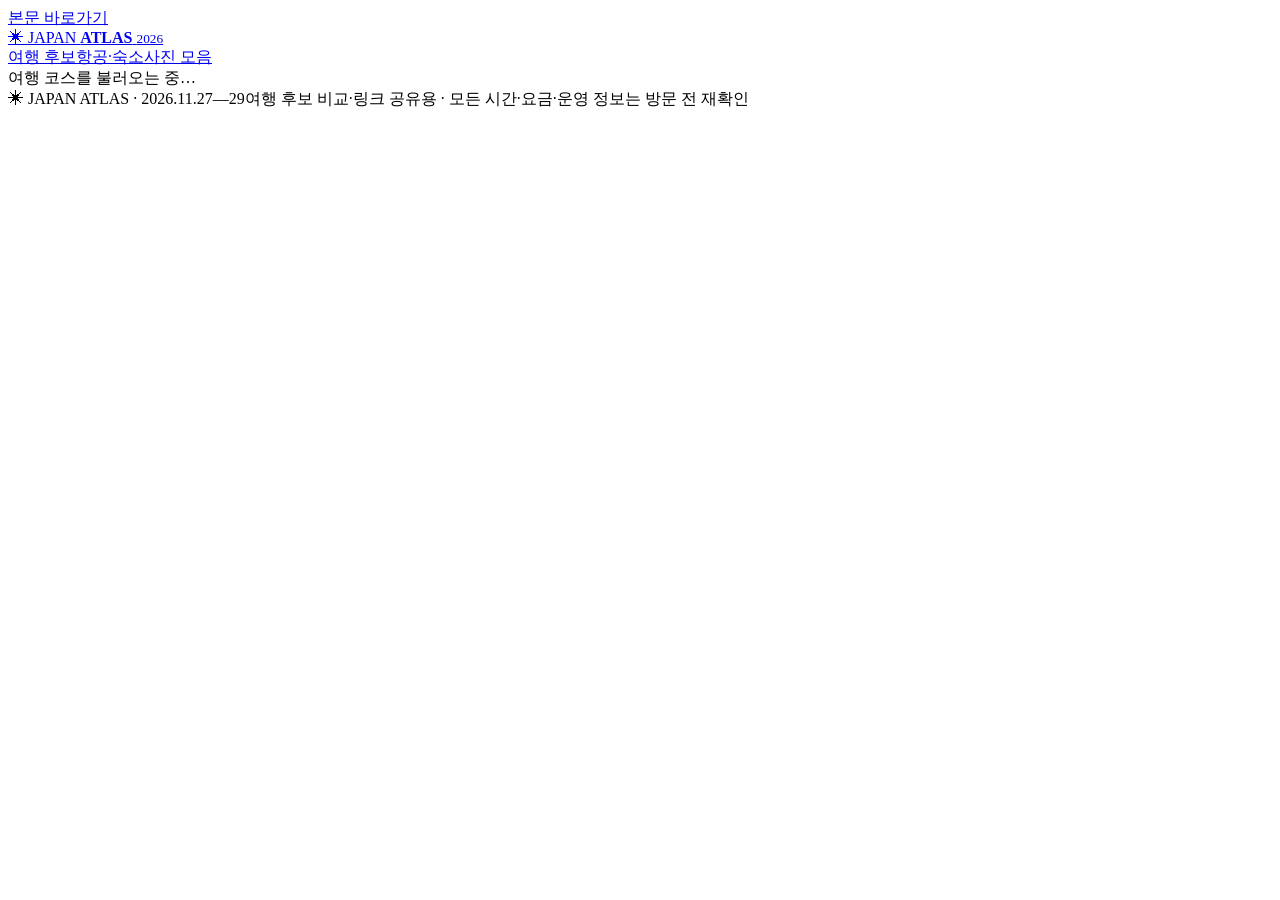
==== index.html @ d311058d "Add files via upload" ====
<!doctype html><html lang="ko"><head><meta charset="utf-8"><meta name="viewport" content="width=device-width,initial-scale=1"><meta name="color-scheme" content="light"><meta name="theme-color" content="#faf9f6"><meta name="robots" content="noindex,nofollow,noarchive,nosnippet"><title>JAPAN ATLAS · 일본 6개 도시 여행 플래너</title><link rel="stylesheet" href="./assets/site.css" defer><script src="./assets/app.js" defer></script></head><body>
<div class="site-bg"></div>
<a class="skip-link" href="#app">본문 바로가기</a>
<header class="topbar"><div class="topbar-inner"><a class="brand" href="./" aria-label="홈으로"><span class="brand-glyph">✳</span> JAPAN <strong>ATLAS</strong> <small>2026</small></a><nav class="navlinks" aria-label="주요 메뉴"><a href="./">여행 후보</a><a href="?page=booking">항공·숙소</a><a href="?page=photos">사진 모음</a></nav></div></header>
<main id="app"><div class="loading"><span class="spinner"></span>여행 코스를 불러오는 중…</div></main>
<footer><div class="shell footrow"><span>✳ JAPAN ATLAS · 2026.11.27—29</span><span>여행 후보 비교·링크 공유용 · 모든 시간·요금·운영 정보는 방문 전 재확인</span></div></footer>
<div class="outbound" id="outbound" hidden><div class="outbound-backdrop"></div><div class="outbound-card" role="dialog" aria-modal="true" aria-labelledby="outTitle"><div class="out-eyebrow">EXTERNAL LINK</div><h3 id="outTitle">외부 사이트로 이동합니다</h3><p>이동할 사이트를 확인해 주세요. 비밀번호, 카드 정보 또는 설치 프로그램을 요구하는 낯선 화면은 주의하세요.</p><div id="outDomain" class="domain"></div><div class="out-buttons"><button id="outCancel" class="btn light">취소</button><button id="outProceed" class="btn peach">공식 사이트 열기 ↗</button></div></div></div>
</body></html>
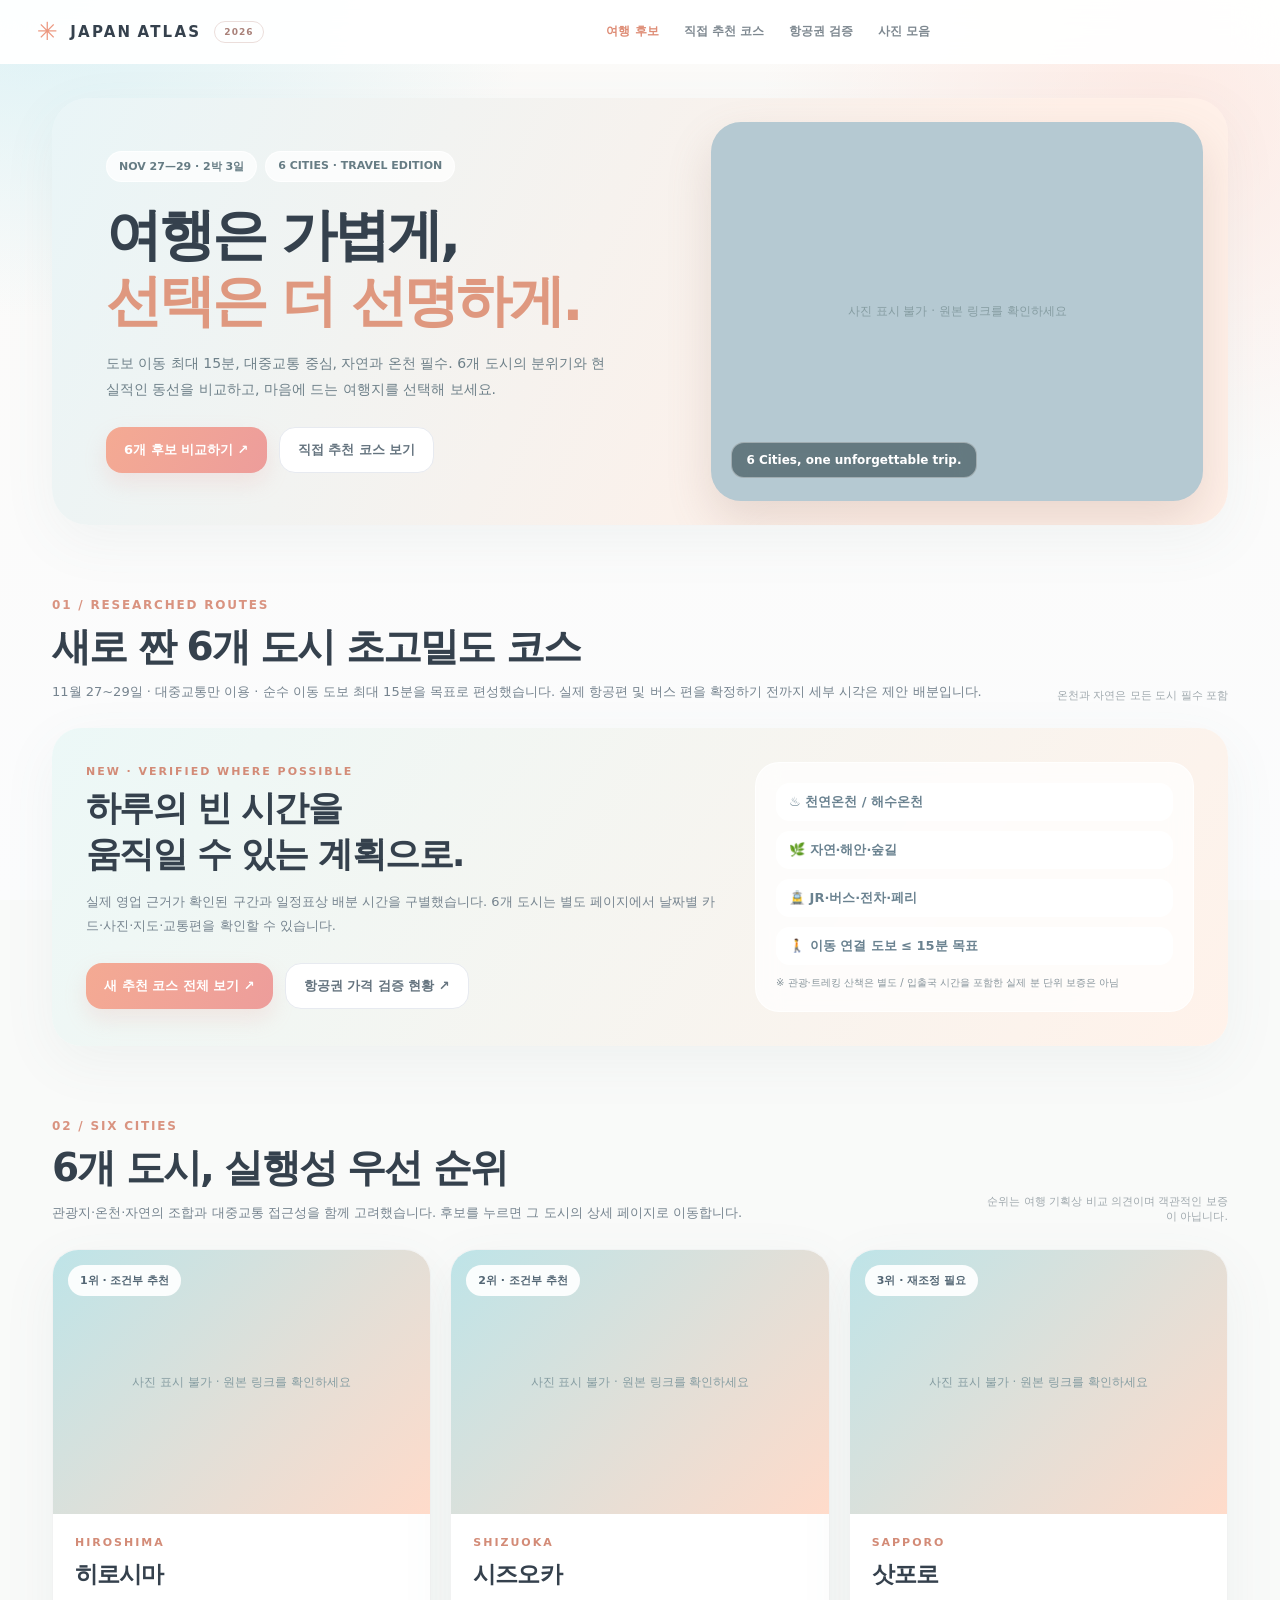
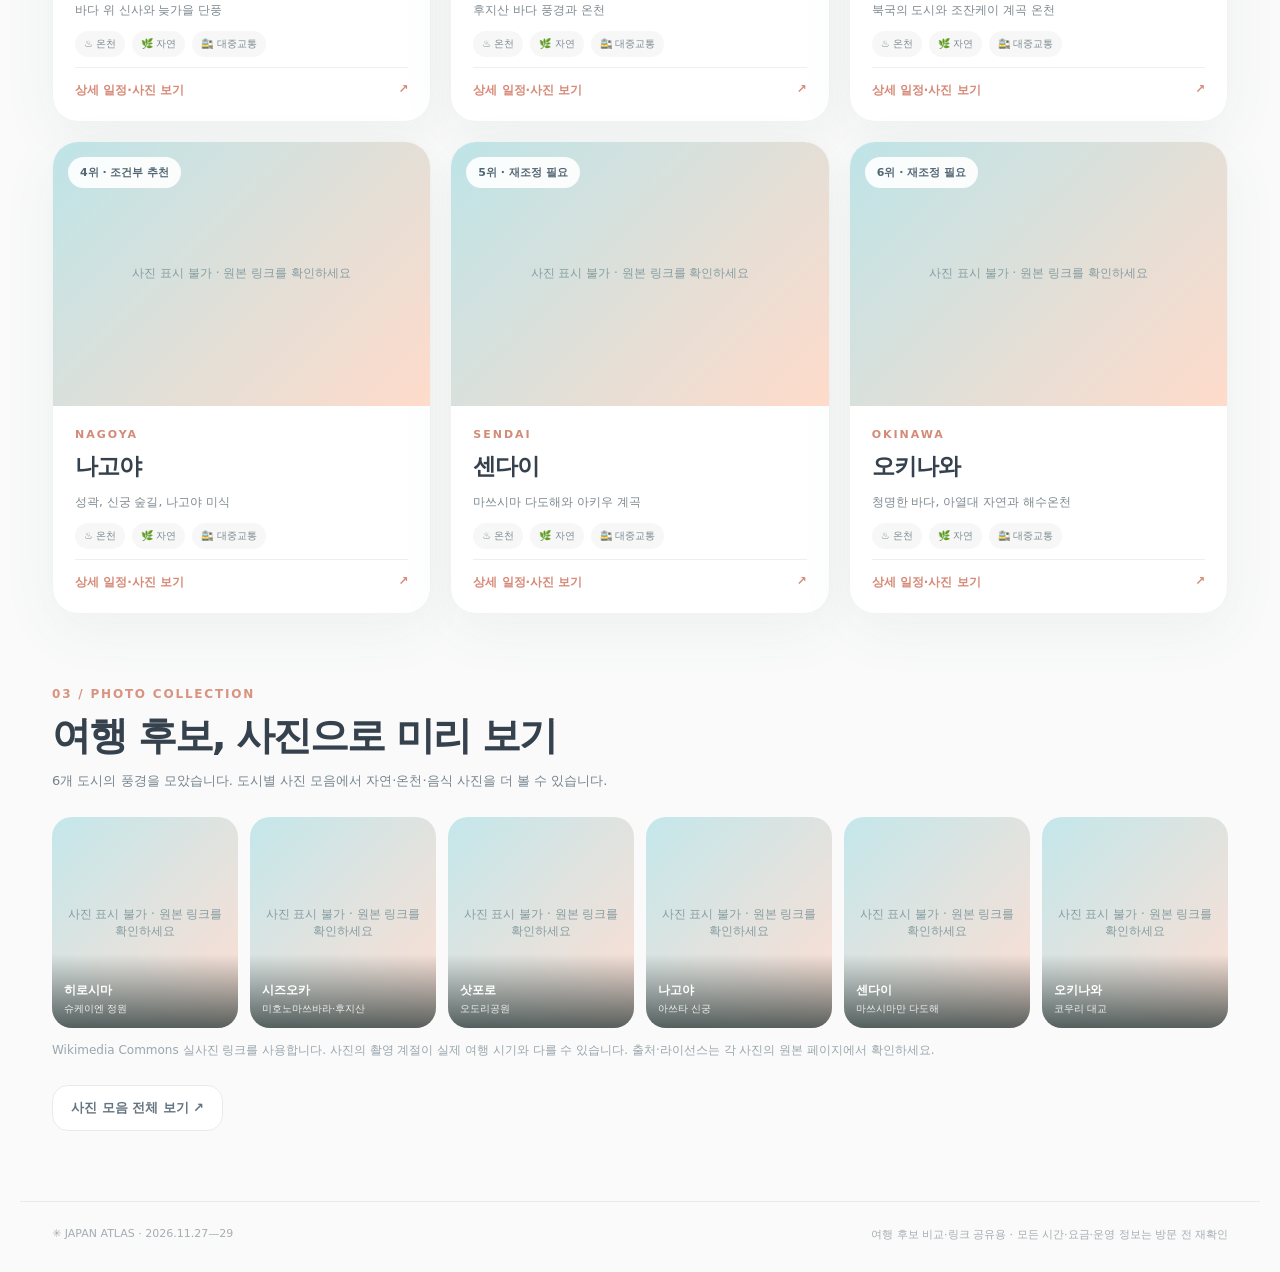
==== commit 04da50a8: "Add files via upload" ====
--- a/index.html
+++ b/index.html
@@ -1,7 +1,7 @@
 <!doctype html><html lang="ko"><head><meta charset="utf-8"><meta name="viewport" content="width=device-width,initial-scale=1"><meta name="color-scheme" content="light"><meta name="theme-color" content="#faf9f6"><meta name="robots" content="noindex,nofollow,noarchive,nosnippet"><title>JAPAN ATLAS · 일본 6개 도시 여행 플래너</title><link rel="stylesheet" href="./assets/site.css" defer><script src="./assets/app.js" defer></script></head><body>
 <div class="site-bg"></div>
 <a class="skip-link" href="#app">본문 바로가기</a>
-<header class="topbar"><div class="topbar-inner"><a class="brand" href="./" aria-label="홈으로"><span class="brand-glyph">✳</span> JAPAN <strong>ATLAS</strong> <small>2026</small></a><nav class="navlinks" aria-label="주요 메뉴"><a href="./">여행 후보</a><a href="?page=booking">항공·숙소</a><a href="?page=photos">사진 모음</a></nav></div></header>
+<header class="topbar"><div class="topbar-inner"><a class="brand" href="./" aria-label="홈으로"><span class="brand-glyph">✳</span> JAPAN <strong>ATLAS</strong> <small>2026</small></a><nav class="navlinks" aria-label="주요 메뉴"><a href="./">여행 후보</a><a href="?page=routes">직접 추천 코스</a><a href="?page=flights">항공권 검증</a><a href="?page=photos">사진 모음</a></nav></div></header>
 <main id="app"><div class="loading"><span class="spinner"></span>여행 코스를 불러오는 중…</div></main>
 <footer><div class="shell footrow"><span>✳ JAPAN ATLAS · 2026.11.27—29</span><span>여행 후보 비교·링크 공유용 · 모든 시간·요금·운영 정보는 방문 전 재확인</span></div></footer>
 <div class="outbound" id="outbound" hidden><div class="outbound-backdrop"></div><div class="outbound-card" role="dialog" aria-modal="true" aria-labelledby="outTitle"><div class="out-eyebrow">EXTERNAL LINK</div><h3 id="outTitle">외부 사이트로 이동합니다</h3><p>이동할 사이트를 확인해 주세요. 비밀번호, 카드 정보 또는 설치 프로그램을 요구하는 낯선 화면은 주의하세요.</p><div id="outDomain" class="domain"></div><div class="out-buttons"><button id="outCancel" class="btn light">취소</button><button id="outProceed" class="btn peach">공식 사이트 열기 ↗</button></div></div></div>
--- a/assets/site.css
+++ b/assets/site.css
@@ -0,0 +1,66 @@
+:root{--ink:#35414d;--muted:#76848f;--quiet:#9aa6ad;--coral:#ec977f;--peach:#ffe4d7;--sky:#b9e1f5;--mint:#d5f0e8;--line:#e9edf0;--paper:#fff;--bg:#f9faf9;--shadow:0 16px 55px #58717d11;--radius:24px;font-family:ui-sans-serif,system-ui,-apple-system,'Apple SD Gothic Neo','Malgun Gothic',sans-serif;color:var(--ink)}*{box-sizing:border-box}html{scroll-behavior:smooth}body{margin:0;min-width:320px;background:var(--bg)}button,input,select{font:inherit}a{color:inherit;text-decoration:none}button{cursor:pointer}button:focus-visible,a:focus-visible,input:focus-visible,select:focus-visible{outline:3px solid #8ac7e5;outline-offset:3px}.site-bg{position:fixed;inset:0;pointer-events:none;z-index:-1;background:radial-gradient(ellipse 44% 40% at 3% 0%,#b9e8f277,transparent 88%),radial-gradient(ellipse 36% 45% at 91% 13%,#ffded590,transparent 88%),linear-gradient(#fbfaf8,#fbfcfd)}.shell{max-width:1240px;padding:0 32px;margin:0 auto}.topbar{position:sticky;top:0;z-index:20;background:#fffffff0;backdrop-filter:blur(20px);border-bottom:1px solid #ffffffd7}.topbar-inner{max-width:1270px;margin:auto;padding:13px 32px;display:flex;gap:30px;align-items:center}.brand{font-size:15px;font-weight:780;letter-spacing:.15em;white-space:nowrap;display:flex;align-items:center;gap:5px}.brand-glyph{display:grid;place-items:center;font-size:25px;color:var(--coral);margin-right:5px}.brand strong{font-weight:900}.brand small{margin-left:8px;font-size:9px;letter-spacing:.12em;border:1px solid #ebdedb;padding:5px 9px;border-radius:30px;color:#a98179}.navlinks{display:flex;margin:auto;align-items:center;gap:25px}.navlinks a{font-size:12px;color:#7e8890;font-weight:700;padding:10px 0}.navlinks a.active,.navlinks a:hover{color:#de8c75}.hero{margin-top:34px;position:relative;display:grid;grid-template-columns:1.1fr .9fr;gap:28px;min-height:370px;overflow:hidden;border-radius:36px;background:linear-gradient(115deg,#e9f5f7,#fff0e8 74%);box-shadow:var(--shadow)}.hero-text{padding:53px 0 52px 54px;position:relative;z-index:1}.eyebrow,.kicker{font-size:11px;letter-spacing:.18em;font-weight:850;color:#d38b77}.hero h1{font-size:clamp(34px,4.4vw,56px);letter-spacing:-.055em;line-height:1.17;margin:20px 0 18px;font-weight:850}.hero h1 span{color:#df987f}.hero p{font-size:14px;max-width:510px;line-height:1.85;color:#6e8089}.hero-actions{display:flex;flex-wrap:wrap;gap:12px;margin-top:24px}.hero-media{position:relative;min-height:340px}.hero-media .photo-frame{position:absolute;inset:24px 25px 24px 0;border-radius:30px;overflow:hidden;box-shadow:0 20px 45px #8d6e6732;background:#b5c9d2}.hero-media img{height:100%;width:100%;object-fit:cover}.hero-media .caption-chip{position:absolute;left:20px;bottom:23px;padding:10px 14px;color:#fff;font-weight:800;font-size:12px;background:#263c408f;border:1px solid #ffffff63;border-radius:13px;backdrop-filter:blur(10px)}.chip-row{display:flex;gap:8px;flex-wrap:wrap}.chip{font-size:11px;font-weight:800;padding:7px 12px;background:#ffffffb8;color:#667c84;border-radius:100px;border:1px solid #ffffffd6}.btn{display:inline-flex;align-items:center;justify-content:center;gap:8px;padding:13px 18px;border:0;border-radius:16px;font-size:13px;font-weight:850;white-space:nowrap}.btn.peach{background:linear-gradient(115deg,#f4aa93,#ed9d9b);color:#fff;box-shadow:0 10px 22px #e9a19a33}.btn.light{background:#fff;color:#65747f;border:1px solid #e7eaf0}.btn.blue{background:#eaf6fb;color:#5c8eaa}.btn:hover{transform:translateY(-1px)}.main-section{padding-top:73px}.section-head{display:flex;justify-content:space-between;align-items:flex-end;gap:26px;margin-bottom:25px}.section-head .number{font-size:12px;font-weight:800;color:#d99380;letter-spacing:.15em}.section-head h2{font-size:clamp(27px,3.1vw,39px);letter-spacing:-.05em;line-height:1.25;margin:11px 0 8px}.section-head p{margin:0;color:var(--muted);font-size:13px;line-height:1.8}.section-aside{font-size:11px;color:#a0a9ae;text-align:right;max-width:250px}.booking-layout{display:grid;grid-template-columns:1.5fr .8fr;gap:20px}.glass-card,.panel{background:#ffffffd9;backdrop-filter:blur(18px);box-shadow:var(--shadow);border:1px solid #ffffff;border-radius:26px}.booking-form{padding:25px}.city-picks{display:grid;grid-template-columns:repeat(6,1fr);gap:7px;margin:0 0 19px}.city-picks button{border:1px solid #e8ebee;background:#fafbfc;border-radius:13px;padding:10px 6px;font-size:12px;font-weight:800;color:#74828d}.city-picks button.selected{background:#fff0e8;border-color:#f2c7b6;color:#d38f7a}.formgrid{display:grid;grid-template-columns:repeat(6,1fr);gap:13px}.field{display:flex;flex-direction:column;gap:7px;min-width:0}.field label{font-size:11px;font-weight:800;color:#78858c}.field input,.field select{width:100%;height:46px;padding:0 12px;border:1px solid #e5e9eb;border-radius:13px;background:#fbfcfc;color:#44525c;outline:none;min-width:0}.field.wide{grid-column:span 3}.field.half{grid-column:span 2}.field.third{grid-column:span 1}.formbottom{display:flex;align-items:center;justify-content:space-between;gap:12px;margin:17px 0 0;flex-wrap:wrap}.formbottom label{font-size:12px;color:#667983;display:flex;align-items:center;gap:8px}.formbottom input{accent-color:#ed9d8e}.booking-side{padding:25px;background:linear-gradient(150deg,#e8f7fb,#fff6ef);display:flex;flex-direction:column;justify-content:space-between}.booking-side h3{margin:7px 0 12px;font-size:22px;letter-spacing:-.035em}.booking-side p{font-size:12px;line-height:1.8;color:#70838a;margin:0}.booking-side .route{font-size:23px;font-weight:850;letter-spacing:.015em;color:#4e8293;margin:18px 0 9px}.booking-btns{display:grid;gap:9px;margin-top:24px}.alert{padding:13px 15px;border-radius:15px;background:#fff7e9;color:#9e7959;font-size:12px;line-height:1.6}.card-grid{display:grid;grid-template-columns:repeat(3,minmax(0,1fr));gap:19px}.city-card{background:#fff;border:1px solid #f1f2f2;border-radius:26px;overflow:hidden;box-shadow:var(--shadow);transition:transform .2s ease,box-shadow .2s ease;display:flex;flex-direction:column}.city-card:hover{transform:translateY(-4px);box-shadow:0 23px 55px #53667420}.city-card .image{aspect-ratio:1.43;background:linear-gradient(135deg,#bee4e8,#ffdbca);position:relative;overflow:hidden}.city-card img{height:100%;width:100%;object-fit:cover}.city-card .rank{position:absolute;top:15px;left:15px;background:#ffffffeb;border-radius:100px;font-size:11px;font-weight:850;padding:8px 12px;color:#536674}.city-card .body{padding:22px;display:flex;flex-direction:column;gap:10px;flex:1}.city-card h3{font-size:23px;letter-spacing:-.04em;margin:0}.city-card p{margin:0;color:#7e8990;font-size:12px;line-height:1.75}.city-card .meta{display:flex;flex-wrap:wrap;gap:7px}.city-card .meta span{font-size:10px;background:#f6f7f6;border-radius:20px;padding:6px 9px;color:#7c8a90}.city-card .more{margin-top:auto;border-top:1px solid #edf0f0;padding-top:14px;color:#d78977;font-size:12px;font-weight:800;display:flex;justify-content:space-between}.gallery-grid{display:grid;grid-template-columns:repeat(6,minmax(0,1fr));gap:12px}.photo-tile{position:relative;min-width:0;overflow:hidden;border-radius:20px;background:linear-gradient(135deg,#c4e7eb,#ffded2);aspect-ratio:.88}.photo-tile img{height:100%;width:100%;object-fit:cover;transition:transform .25s}.photo-tile:hover img{transform:scale(1.04)}.photo-tile .overlay{position:absolute;inset:auto 0 0;background:linear-gradient(transparent,#1f3232bd);color:#fff;padding:28px 12px 12px}.photo-tile .overlay strong{font-size:12px;display:block}.photo-tile .overlay small{font-size:10px;display:block;opacity:.88;margin-top:3px}.small-line{font-size:12px;color:#9aa6ae;line-height:1.75}.page-top{display:flex;align-items:center;gap:12px;margin:28px 0 18px}.crumb{font-size:12px;color:#9aa6ae}.city-intro{display:grid;grid-template-columns:1fr 1.1fr;gap:27px;align-items:center;padding:31px;background:linear-gradient(120deg,#e8f6f7,#fff5ef);border-radius:30px}.city-intro h1{font-size:clamp(32px,4vw,50px);letter-spacing:-.055em;margin:11px 0}.city-intro p{font-size:13px;line-height:1.85;color:#758690}.city-intro .image{height:310px;border-radius:23px;overflow:hidden;background:#d7e9ed;position:relative}.city-intro .image img{width:100%;height:100%;object-fit:cover}.city-intro .image .caption-chip{position:absolute;bottom:15px;left:15px;color:#fff;padding:9px 13px;background:#364c4b97;backdrop-filter:blur(7px);border-radius:11px;font-size:11px}.city-featured{display:grid;grid-template-columns:repeat(5,1fr);gap:13px}.featured-photo{border-radius:20px;overflow:hidden;background:#f1f5f6;box-shadow:var(--shadow);min-width:0}.featured-photo img{aspect-ratio:1.16;width:100%;object-fit:cover;display:block}.featured-photo .t{padding:11px}.featured-photo strong{font-size:12px;display:block}.featured-photo span{font-size:10px;color:#9ba7aa;line-height:1.5}.detail-section{padding-top:57px}.day-tabs{display:flex;gap:9px;flex-wrap:wrap;margin-bottom:17px}.day-tabs button{border:1px solid #eaeced;background:#fff;color:#7b8990;border-radius:14px;padding:13px 18px;font-size:12px;font-weight:850}.day-tabs button.active{background:#e0f2f3;border-color:#9ad3d8;color:#477d85}.day-overview{padding:20px 23px;background:#ffffffd9;border:1px solid white;box-shadow:var(--shadow);border-radius:22px;margin-bottom:23px}.day-overview h3{margin:0 0 7px;font-size:21px}.day-overview p{margin:0;font-size:12px;color:#8d9ba0;line-height:1.6}.timeline{display:grid;gap:13px}.timeline-row{display:grid;grid-template-columns:140px 1fr 185px;gap:22px;align-items:center;padding:15px;background:#fff;border-radius:24px;box-shadow:var(--shadow);border:1px solid #f5f6f6}.time{padding:11px 10px;text-align:center;background:#f5f9fa;border-radius:16px;font-size:13px;color:#68838d;font-weight:850;letter-spacing:.02em}.time small{display:block;margin-top:6px;color:#9baab0;font-size:10px;font-weight:600}.it-body{min-width:0}.it-body h4{font-size:17px;letter-spacing:-.035em;margin:0 0 9px;line-height:1.4}.it-body .badge-line{display:flex;gap:7px;flex-wrap:wrap}.it-body .badge-line span{font-size:10px;color:#748b8d;border-radius:999px;background:#eaf7f3;padding:5px 9px}.it-body .badge-line span.warning{background:#fff3e9;color:#b98560}.it-body p{color:#8c999f;font-size:12px;line-height:1.6;margin:8px 0 0}.it-links{display:flex;flex-wrap:wrap;gap:7px;margin-top:12px}.it-links a{font-size:11px;color:#628d9f;padding:8px 11px;border-radius:12px;background:#edf8fc;font-weight:800}.it-links a:hover{background:#d8ecf5}.timeline-image{position:relative;border-radius:15px;overflow:hidden;height:142px;background:linear-gradient(130deg,#d8eef1,#ffe3d7)}.timeline-image img{width:100%;height:100%;object-fit:cover}.timeline-image .scope{position:absolute;bottom:0;left:0;right:0;padding:20px 8px 8px;background:linear-gradient(transparent,#223d44c9);color:white;font-size:10px;line-height:1.3}.noimage{height:100%;display:grid;place-items:center;text-align:center;font-size:12px;color:#869da2;padding:10px}.verification{display:grid;grid-template-columns:1fr 1fr;gap:18px}.verification .panel{padding:24px}.verification h3{font-size:18px;margin:0 0 13px}.verification ul{margin:0;padding-left:19px;font-size:12px;line-height:1.9;color:#75868e}.verification li{margin:5px 0}.gallery-tools{display:flex;flex-wrap:wrap;gap:9px;margin:8px 0 24px}.gallery-tools button{border:1px solid #e9ecee;background:#fff;color:#72838e;border-radius:13px;padding:11px 13px;font-size:12px;font-weight:750}.gallery-tools button.active{background:#ffece5;color:#c9836e;border-color:#f6d2c3}.full-gallery{display:grid;grid-template-columns:repeat(4,1fr);gap:16px}.gallery-card{border-radius:22px;overflow:hidden;background:#fff;box-shadow:var(--shadow)}.gallery-card .photo{aspect-ratio:1.33;overflow:hidden;background:linear-gradient(145deg,#b7dce4,#f9dbce)}.gallery-card .photo img{width:100%;height:100%;object-fit:cover}.gallery-card .bottom{padding:15px}.gallery-card .bottom h3{font-size:14px;margin:0 0 7px}.gallery-card .bottom p{font-size:11px;line-height:1.6;color:#8999a0;margin:0 0 9px}.gallery-card .bottom a{font-size:11px;color:#558899;font-weight:800}.note-box{padding:14px 17px;background:#fff4e9;color:#a77f61;border-radius:15px;font-size:12px;line-height:1.75}.error-panel{padding:50px;text-align:center;color:#7c8d97}.loading{min-height:340px;display:grid;place-items:center;color:#9aa8ac;font-size:13px}.spinner{display:block;width:23px;height:23px;border-radius:50%;border:3px solid #e7edef;border-top-color:#eba38d;animation:spin .8s linear infinite;margin:20px auto}@keyframes spin{to{transform:rotate(360deg)}}footer{padding:70px 0 30px;color:#a5aeb3;font-size:11px}.footrow{display:flex;justify-content:space-between;gap:12px;border-top:1px solid #e7ebed;padding-top:25px}.outbound[hidden]{display:none}.outbound{position:fixed;inset:0;z-index:200;display:grid;place-items:center}.outbound-backdrop{background:#2b3b438e;position:absolute;inset:0;backdrop-filter:blur(7px)}.outbound-card{position:relative;width:min(440px,calc(100vw - 35px));background:#fff;border-radius:24px;padding:29px;box-shadow:0 20px 70px #263b4b38}.outbound-card h3{font-size:22px;margin:8px 0}.outbound-card p{font-size:12px;color:#88959b;line-height:1.85}.out-eyebrow{font-size:11px;color:#d08b78;letter-spacing:.13em;font-weight:850}.outbound-card .domain{font-size:14px;font-weight:850;padding:14px;border-radius:13px;background:#f4f8f9;color:#567887}.out-buttons{display:flex;gap:9px;margin-top:19px}.out-buttons button{flex:1}
+@media(max-width:950px){.card-grid{grid-template-columns:repeat(2,minmax(0,1fr))}.booking-layout{grid-template-columns:1fr}.gallery-grid{grid-template-columns:repeat(3,1fr)}.hero{grid-template-columns:1fr .8fr}.city-featured{grid-template-columns:repeat(3,1fr)}.timeline-row{grid-template-columns:115px 1fr 140px;gap:15px}.timeline-image{height:130px}}
+@media(max-width:680px){.shell{padding:0 18px}.topbar-inner{padding:13px 17px;gap:12px;flex-wrap:wrap}.brand{font-size:12px}.brand small{display:none}.navlinks{order:3;width:100%;justify-content:center;gap:30px}.hero{grid-template-columns:1fr;border-radius:24px}.hero-text{padding:32px 27px 7px}.hero h1{font-size:38px}.hero-media{min-height:220px}.hero-media .photo-frame{inset:6px 16px 16px;border-radius:22px}.main-section{padding-top:53px}.section-head{align-items:flex-start}.section-aside{display:none}.city-picks{grid-template-columns:repeat(3,1fr)}.formgrid{grid-template-columns:repeat(2,1fr)}.field.wide,.field.half,.field.third{grid-column:span 1}.booking-form,.booking-side{padding:19px}.card-grid{grid-template-columns:1fr}.gallery-grid{grid-template-columns:repeat(2,1fr)}.city-intro{grid-template-columns:1fr;padding:22px}.city-intro .image{height:215px}.city-featured{display:flex;overflow-x:auto;scroll-snap-type:x mandatory;gap:12px;padding-bottom:8px}.featured-photo{flex:0 0 180px;scroll-snap-align:start}.timeline-row{grid-template-columns:1fr 110px;gap:11px;padding:11px}.timeline-row .time{grid-column:1/-1;text-align:left;padding:8px 13px;display:flex;gap:10px;align-items:center}.timeline-row .time small{display:inline;margin:0}.timeline-image{height:125px}.it-body h4{font-size:14px}.it-body p{font-size:11px}.verification{grid-template-columns:1fr}.full-gallery{grid-template-columns:repeat(2,1fr)}.footrow{flex-direction:column}.section-head h2{font-size:29px}.booking-side .route{font-size:20px}}
+@media(max-width:380px){.full-gallery{grid-template-columns:1fr}.timeline-row{grid-template-columns:1fr}.timeline-image{height:170px}.gallery-grid{grid-template-columns:repeat(2,1fr)}}
+
+.skip-link{position:absolute;top:-100px;left:16px;z-index:1000;background:#fff;color:#35414d;padding:12px 18px;border-radius:16px}.skip-link:focus{top:12px}
+
+/* Photo relevance refresh: missing photos are intentional, not duplicated. */
+.timeline-image.no-photo{background:linear-gradient(135deg,#ebf6f8,#fff1e9);border:1px solid #e9eef1;}
+.timeline-image.no-photo .scope{background:linear-gradient(transparent,#4e7489e8);}
+.visual-empty{height:100%;display:flex;flex-direction:column;align-items:center;justify-content:center;gap:8px;color:#718b97;font-size:11px;font-weight:750;padding-bottom:22px;}
+.visual-empty .visual-icon{font-size:30px;filter:saturate(.8);}
+.timeline-image.has-photo img{transform:scale(1);transition:transform .3s ease;}
+.timeline-row:hover .timeline-image.has-photo img{transform:scale(1.035);}
+
+
+/* v5 — separated booking tasks & photo-led daily schedule */
+.booking-layout{grid-template-columns:minmax(0,1.45fr) minmax(280px,.62fr);align-items:start}
+.booking-tabbar{display:grid;grid-template-columns:1fr 1fr;gap:10px;margin:20px 0 20px}
+.booking-tabbar button{min-width:0;display:flex;align-items:center;gap:10px;flex-wrap:wrap;padding:16px 18px;border:1px solid #e8edef;border-radius:19px;background:#f6f9fa;color:#7c8d95;text-align:left;transition:background .2s,transform .2s}
+.booking-tabbar button.active{background:linear-gradient(125deg,#ffede6,#fff7f2);color:#b97662;border-color:#f3cabc;box-shadow:0 12px 30px #eaa78b15}
+.booking-tabbar button>span{font-size:25px;line-height:1}.booking-tabbar button strong{font-size:14px}.booking-tabbar button small{flex:0 0 100%;padding-left:32px;font-size:10px}
+.booking-common{padding:7px 0 18px;border-bottom:1px solid #e8edef;margin-bottom:20px}
+.booking-mode{display:block}.booking-mode[hidden]{display:none!important}
+.mode-heading{display:flex;gap:12px;align-items:center;margin-bottom:17px}.mode-heading h3{margin:0 0 3px;font-size:19px;color:#495b65}.mode-heading p{margin:0;font-size:11px;line-height:1.6;color:#899aa1}.mode-icon{display:grid;place-items:center;width:45px;height:45px;border-radius:16px;flex:none;background:#e7f4f8;color:#518698;font-size:24px}
+.booking-action{display:flex;justify-content:center;width:100%;text-align:center;margin-top:12px;min-height:47px;align-items:center}
+.secondary-action{margin-top:8px}
+.booking-safety{margin-top:18px;padding:15px;background:#ffffff9c;border-radius:16px}.booking-safety strong{color:#5e7d89;font-size:12px}.booking-safety p{margin:7px 0 0;font-size:11px;color:#82969d}
+.booking-summary-chip{display:inline-flex;background:#ffffffb8;border-radius:999px;padding:9px 13px;font-size:12px;color:#729199;font-weight:800;margin-top:12px}
+.accommodation-types{display:grid;grid-template-columns:repeat(3,minmax(0,1fr));gap:9px;margin-bottom:16px}
+.accommodation-type{min-width:0;padding:12px 10px;display:flex;flex-direction:column;gap:7px;border:1px solid #e4ecee;border-radius:17px;background:#f8fbfc;cursor:pointer;position:relative}
+.accommodation-type input{position:absolute;right:9px;top:9px;accent-color:#ec9d85}.accommodation-type strong{font-size:12px;color:#617984;padding-right:9px}.accommodation-type small{font-size:10px;color:#9aabb1;line-height:1.5}
+.accommodation-type.active{background:#fff1e9;border-color:#f2c8b7}.accommodation-type.active strong{color:#b77c69}
+.lodging-clarify{margin:15px 0;background:#edf7f9;color:#698995}
+/* Daily cards: text over generous landscape photo */
+.timeline{gap:22px;grid-template-columns:repeat(2,minmax(0,1fr));align-items:stretch}
+.timeline-row{display:flex;flex-direction:column;align-items:stretch;padding:0;overflow:hidden;border-radius:24px;min-width:0}
+.timeline-copy{padding:23px 23px 16px;display:flex;flex-direction:column;gap:14px;flex:1}
+.timeline-row .time{font-size:13px;display:flex;justify-content:space-between;gap:10px;align-items:center;text-align:left;padding:9px 13px}
+.timeline-row .time small{font-size:10px;display:inline;margin:0}
+.timeline-row .it-body h4{font-size:18px;margin:0 0 12px;line-height:1.45}
+.timeline-row .it-body p{font-size:12px;line-height:1.75}
+.timeline-row .it-body .it-links a{font-size:11px}
+.timeline-image{margin-top:auto;height:auto;min-height:270px;border-radius:0;overflow:hidden;display:flex;flex-direction:column;background:#f1f7f8}
+.timeline-photo-link{position:relative;display:block;min-height:240px;width:100%;height:100%;aspect-ratio:1.65;overflow:hidden;cursor:zoom-in;text-decoration:none}
+.timeline-photo-link img{width:100%;height:100%;display:block;object-fit:cover}
+.timeline-image .scope{position:static;background:none;color:#7e969d;padding:0}
+.timeline-caption{min-height:62px;padding:13px 20px;background:#f5f9f9;display:flex;flex-direction:column;gap:4px}
+.timeline-caption strong{font-size:12px;color:#536e79}
+.timeline-caption span{font-size:10px;color:#899ba1;line-height:1.5}
+.timeline-row:hover .timeline-image.has-photo img{transform:scale(1.018)}
+.photo-hover{position:absolute;left:0;right:0;bottom:0;display:flex;justify-content:space-between;align-items:center;padding:12px 19px;background:linear-gradient(transparent,#183b4a85);color:white;font-weight:800;font-size:11px;opacity:0;transition:opacity .2s}
+.timeline-photo-link:hover .photo-hover,.timeline-photo-link:focus-visible .photo-hover{opacity:1}
+.timeline-image.no-photo .timeline-photo-link{display:grid;place-items:center}
+.timeline-image.no-photo .visual-empty{min-height:240px;color:#7797a1;padding:23px;gap:11px}
+.timeline-image.no-photo .visual-empty strong{font-size:14px;text-align:center}
+.timeline-image.no-photo .visual-empty span:last-child{font-size:11px;text-align:center}
+.featured-image-link,.gallery-image-link{display:block;width:100%;height:100%;cursor:zoom-in}
+.featured-image-link img,.gallery-image-link img{display:block;width:100%;height:100%;object-fit:cover}
+@media(max-width:950px){.booking-layout{grid-template-columns:1fr}.timeline{grid-template-columns:1fr 1fr}}
+@media(max-width:680px){.booking-tabbar button{padding:12px 9px;gap:6px}.booking-tabbar button strong{font-size:12px}.booking-tabbar button small{padding-left:0}.accommodation-types{gap:6px}.accommodation-type{padding:12px 8px}.timeline{grid-template-columns:1fr;gap:17px}.timeline-row{display:flex;gap:0}.timeline-copy{padding:17px 17px 14px}.timeline-row .time{display:flex;justify-content:space-between;gap:8px;padding:10px 12px}.timeline-row .time small{display:inline}.timeline-image{min-height:0;height:auto}.timeline-photo-link{aspect-ratio:1.55;min-height:225px}.timeline-caption{padding:13px 16px}.timeline-row .it-body h4{font-size:16px}}
+
+/* v6 researched itineraries, quiet pastel category pages */
+.fresh-intro{background:linear-gradient(125deg,#ecf8f7,#fff2ea);border-radius:29px;box-shadow:var(--shadow);padding:34px;display:grid;grid-template-columns:1.3fr .9fr;gap:35px;align-items:center}.fresh-intro h3{font-size:clamp(23px,3vw,35px);line-height:1.3;letter-spacing:-.045em;margin:8px 0}.fresh-intro p,.route-hero p{font-size:13px;color:var(--muted);line-height:1.85}.fresh-spec{border:1px solid #ffffffc7;background:#ffffffba;backdrop-filter:blur(12px);padding:20px;border-radius:24px;display:grid;gap:10px}.fresh-spec span{padding:10px 13px;background:#fff;border-radius:14px;font-size:13px;font-weight:750;color:#6a8290}.fresh-spec small{color:#87949b;line-height:1.6;font-size:10px}.route-city-tabs{display:grid;grid-template-columns:repeat(6,1fr);gap:9px;margin:26px 0}.route-city-tabs a{border-radius:18px;border:1px solid #edf0f0;box-shadow:var(--shadow);text-align:center;background:white;padding:13px 6px;font-size:13px;font-weight:850}.route-city-tabs small{display:block;color:#a3adb4;margin-top:4px;font-size:10px}.route-city-tabs a.active{background:#e3f4f5;border-color:#9ed9d9;color:#457f82}.route-hero{display:grid;grid-template-columns:1fr 1.1fr;background:linear-gradient(135deg,#fff6f0,#e9f8fa);border-radius:27px;overflow:hidden;min-height:255px}.route-hero-copy{padding:36px}.route-hero h2{font-size:33px;letter-spacing:-.05em;margin:12px 0}.route-hero-image{min-height:255px;background:#e4f0f2}.route-hero-image img{width:100%;height:100%;object-fit:cover}.route-tags{display:flex;gap:8px;flex-wrap:wrap}.route-tags span{font-size:11px;font-weight:750;padding:8px 10px;background:white;border-radius:99px;color:#6b838d}.mini-heading{margin:37px 0 16px;letter-spacing:-.03em}.route-themes{display:grid;grid-template-columns:repeat(3,1fr);gap:14px}.route-theme{background:white;border:1px solid #eef1f1;padding:21px;border-radius:22px;box-shadow:var(--shadow)}.theme-count{font-size:12px;color:#d59a85;font-weight:850}.route-theme strong{display:block;margin-top:13px;font-size:15px}.route-theme p{color:#748995;line-height:1.65;font-size:12px;min-height:40px}.route-theme small{font-size:10px;color:#9dabaf}.mini-section{display:flex;justify-content:space-between;align-items:center;gap:20px;margin-top:44px;margin-bottom:14px}.mini-section h3{font-size:23px;letter-spacing:-.04em;margin:0}.mini-section p,.refresh-info{color:#83969e;font-size:11px;line-height:1.7}.refresh-controls{display:flex;gap:9px;flex-wrap:wrap}.refresh-controls .btn{font-size:11px}.route-facts{display:grid;grid-template-columns:1fr 1fr;gap:18px;margin-top:39px}.route-facts>div,.flight-evidence{background:#fff;padding:22px;border-radius:24px;box-shadow:var(--shadow)}.route-facts li{margin:9px 0;font-size:12px;line-height:1.8;color:#6f828c}.source-list{display:grid;gap:9px}.source-link{display:block;padding:12px;border-radius:14px;background:#eff8f9;font-size:12px;color:#547d8a;font-weight:800}.flight-check-grid{display:grid;grid-template-columns:repeat(3,minmax(0,1fr));gap:15px;margin:24px 0}.flight-check{background:white;padding:22px;border:1px solid #eff2f2;border-radius:23px;box-shadow:var(--shadow)}.flight-check h3{font-size:24px;margin:12px 0}.flight-check p{font-size:13px;color:#667e88;line-height:1.5}.flight-check span{display:block;font-size:11px;color:#93a1a6;line-height:1.7}.small-flight-link{display:inline-block;background:#eaf5f7;margin-top:17px;padding:9px 11px;border-radius:13px;font-size:11px;color:#57828c;font-weight:800}.flight-evidence p{font-size:13px;line-height:1.85;color:#738993}.flight-evidence a{font-size:12px;color:#dc977f}.flight-evidence{margin:21px 0}.route-landing{padding-top:25px}
+@media(max-width:950px){.route-city-tabs{grid-template-columns:repeat(3,1fr)}.flight-check-grid{grid-template-columns:repeat(2,1fr)}}
+@media(max-width:680px){.fresh-intro{grid-template-columns:1fr;padding:23px}.route-hero{grid-template-columns:1fr}.route-hero-copy{padding:23px}.route-hero-image{height:195px;min-height:195px}.route-themes{grid-template-columns:1fr}.route-theme p{min-height:unset}.route-city-tabs{grid-template-columns:repeat(3,1fr)}.mini-section{align-items:flex-start;flex-direction:column}.route-facts{grid-template-columns:1fr}.flight-check-grid{grid-template-columns:1fr}}
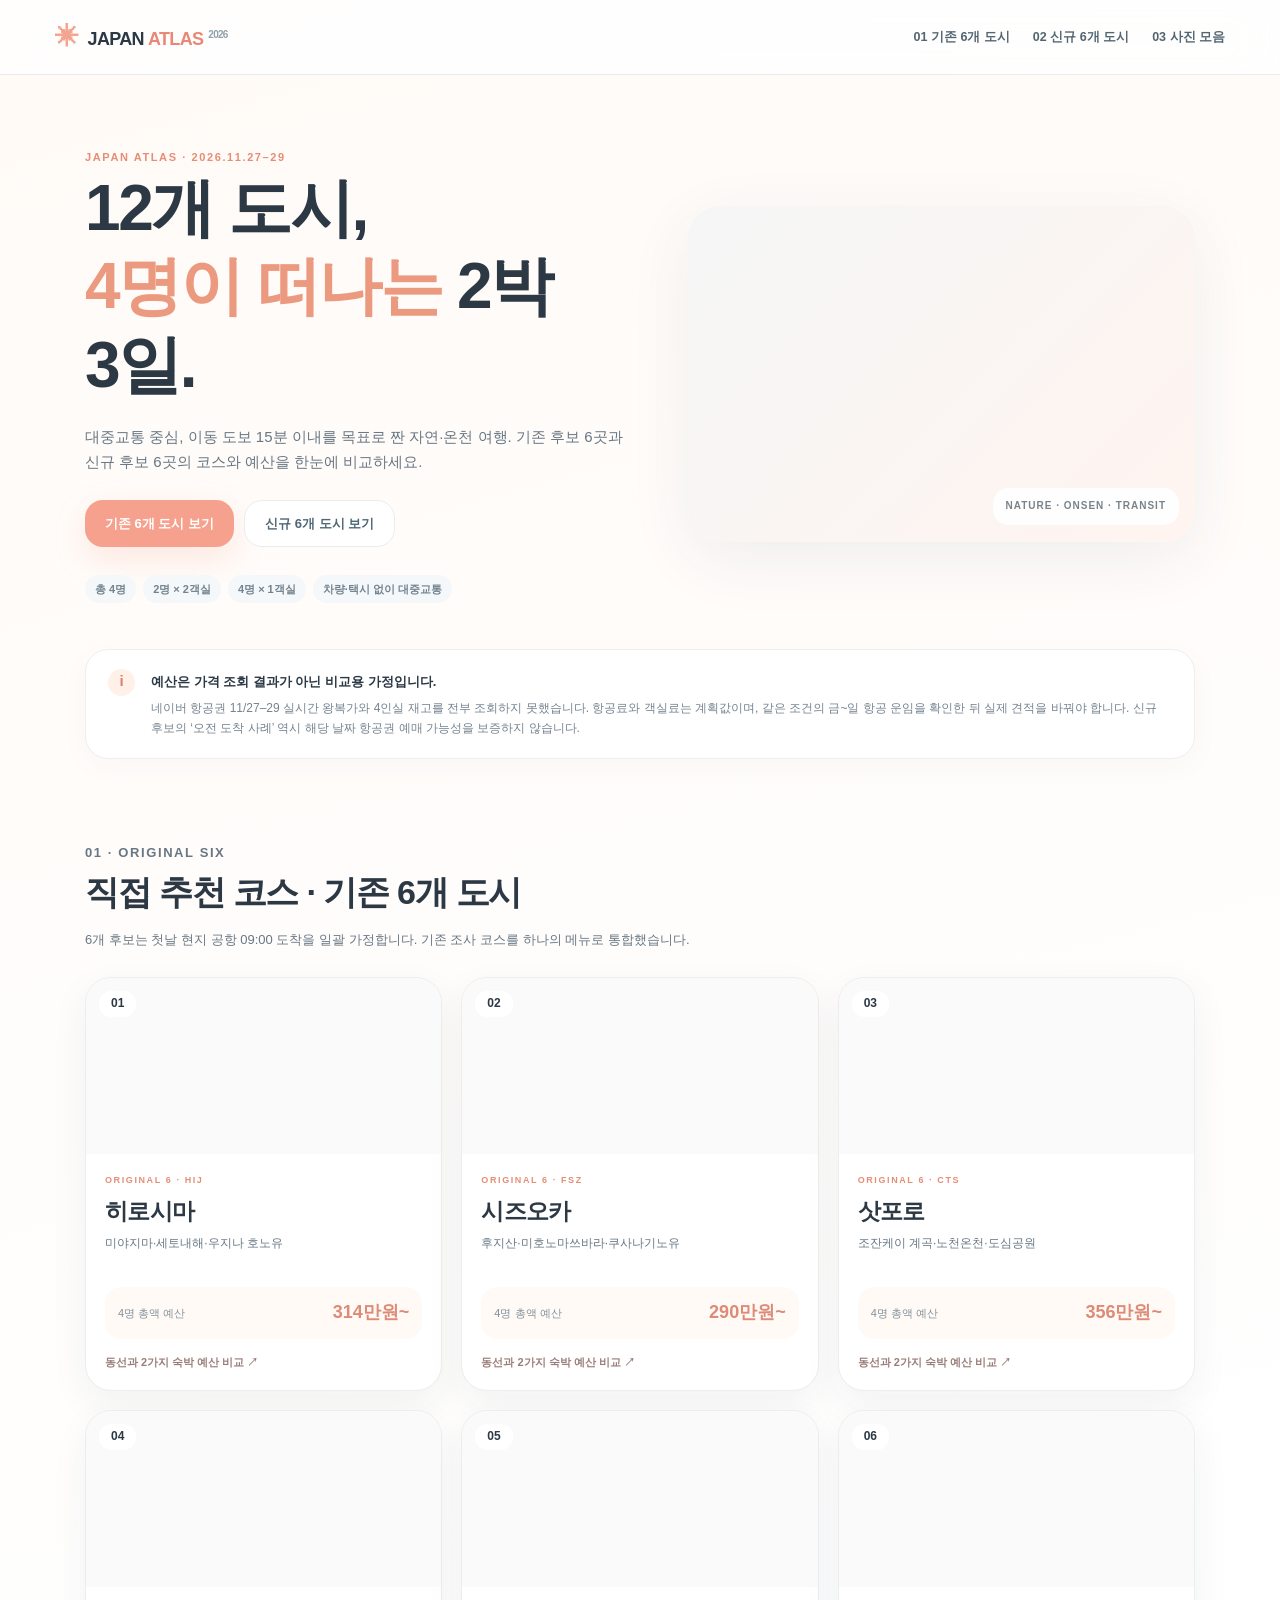
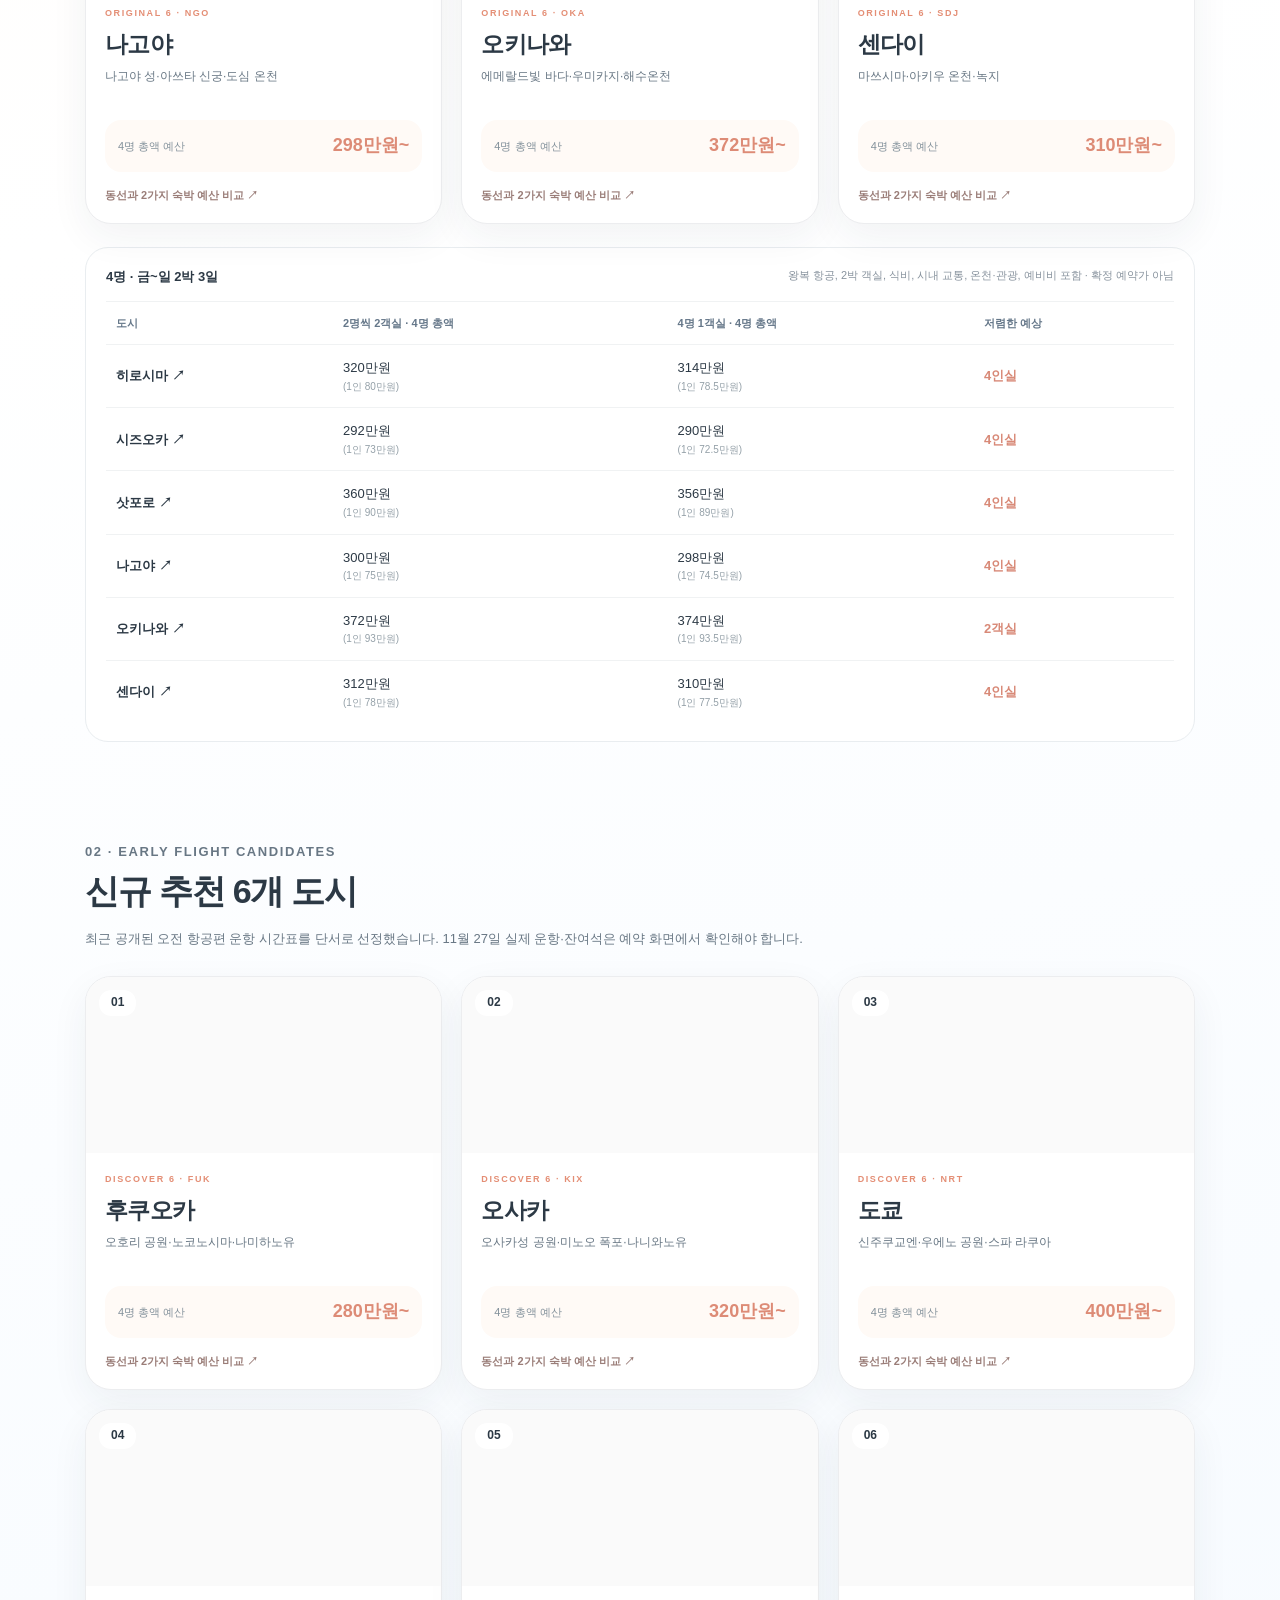
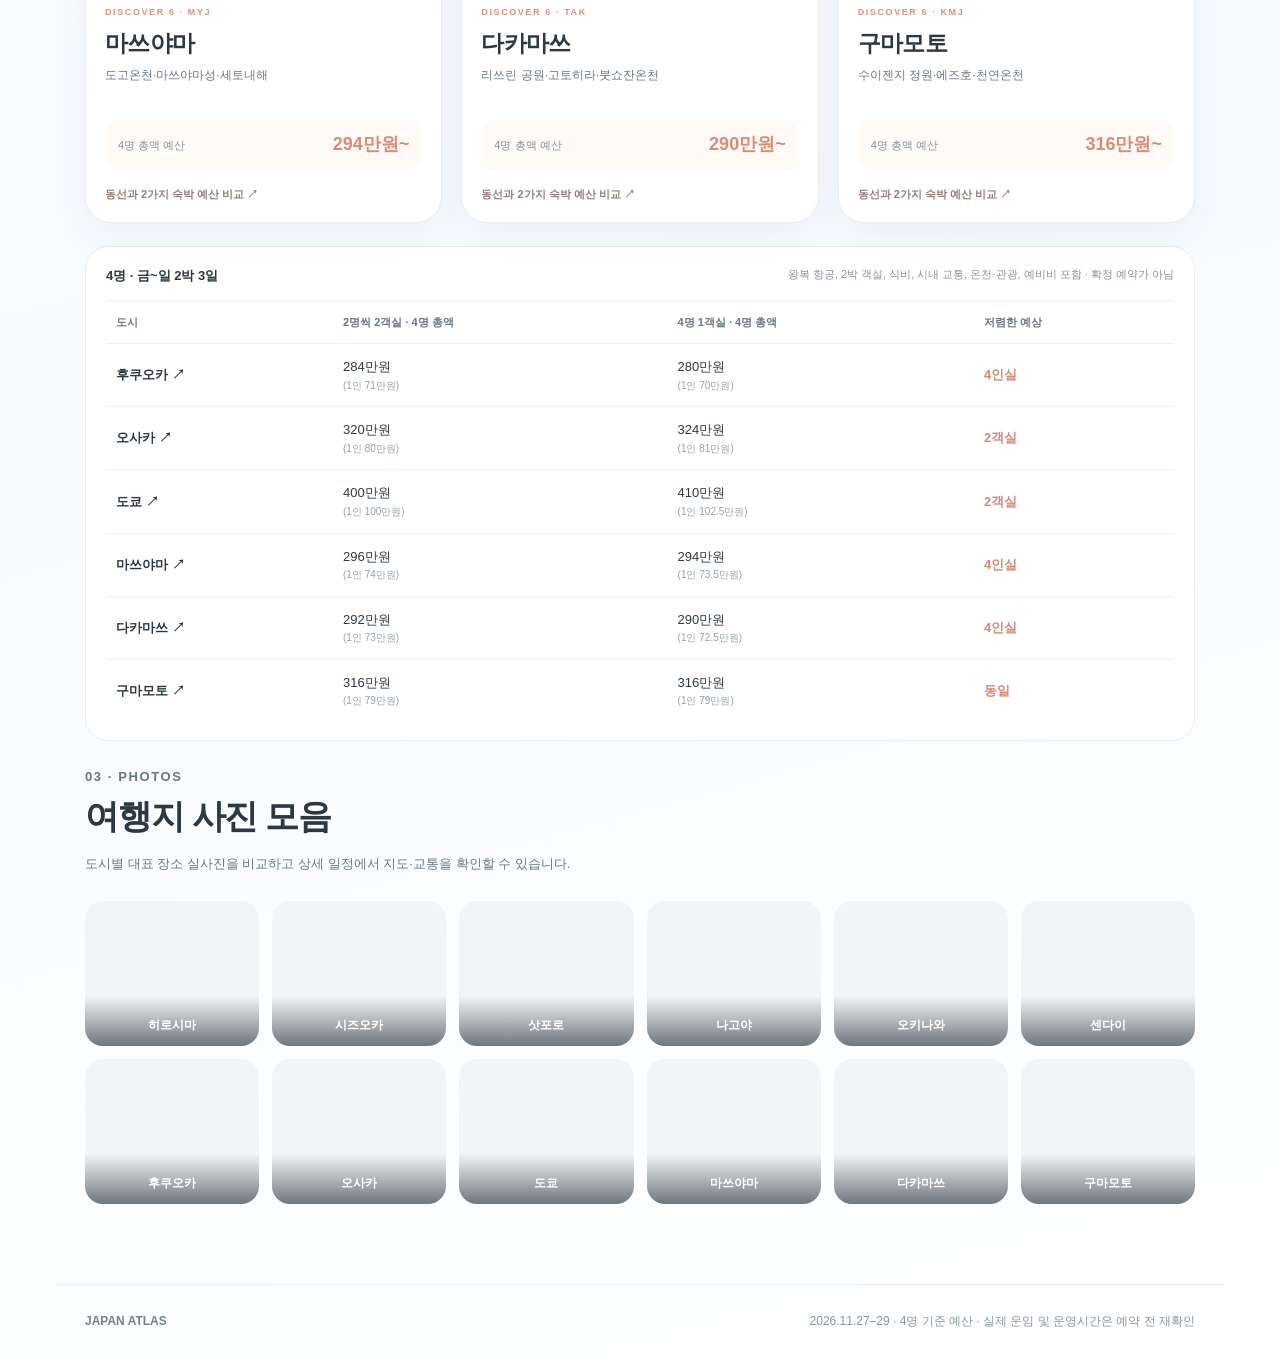
==== commit cfa9fc43: "Add files via upload" ====
--- a/index.html
+++ b/index.html
@@ -1,8 +1 @@
-<!doctype html><html lang="ko"><head><meta charset="utf-8"><meta name="viewport" content="width=device-width,initial-scale=1"><meta name="color-scheme" content="light"><meta name="theme-color" content="#faf9f6"><meta name="robots" content="noindex,nofollow,noarchive,nosnippet"><title>JAPAN ATLAS · 일본 6개 도시 여행 플래너</title><link rel="stylesheet" href="./assets/site.css" defer><script src="./assets/app.js" defer></script></head><body>
-<div class="site-bg"></div>
-<a class="skip-link" href="#app">본문 바로가기</a>
-<header class="topbar"><div class="topbar-inner"><a class="brand" href="./" aria-label="홈으로"><span class="brand-glyph">✳</span> JAPAN <strong>ATLAS</strong> <small>2026</small></a><nav class="navlinks" aria-label="주요 메뉴"><a href="./">여행 후보</a><a href="?page=routes">직접 추천 코스</a><a href="?page=flights">항공권 검증</a><a href="?page=photos">사진 모음</a></nav></div></header>
-<main id="app"><div class="loading"><span class="spinner"></span>여행 코스를 불러오는 중…</div></main>
-<footer><div class="shell footrow"><span>✳ JAPAN ATLAS · 2026.11.27—29</span><span>여행 후보 비교·링크 공유용 · 모든 시간·요금·운영 정보는 방문 전 재확인</span></div></footer>
-<div class="outbound" id="outbound" hidden><div class="outbound-backdrop"></div><div class="outbound-card" role="dialog" aria-modal="true" aria-labelledby="outTitle"><div class="out-eyebrow">EXTERNAL LINK</div><h3 id="outTitle">외부 사이트로 이동합니다</h3><p>이동할 사이트를 확인해 주세요. 비밀번호, 카드 정보 또는 설치 프로그램을 요구하는 낯선 화면은 주의하세요.</p><div id="outDomain" class="domain"></div><div class="out-buttons"><button id="outCancel" class="btn light">취소</button><button id="outProceed" class="btn peach">공식 사이트 열기 ↗</button></div></div></div>
-</body></html>
+<!doctype html><html lang="ko"><head><meta charset="utf-8"><meta name="viewport" content="width=device-width,initial-scale=1"><meta name="theme-color" content="#fffaf7"><meta name="robots" content="noindex,nofollow,noarchive"><title>JAPAN ATLAS · 12개 도시 4인 여행 플래너</title><link rel="stylesheet" href="./assets/site.css"><script defer src="./assets/app.js"></script></head><body><a class="skip" href="#app">내용 바로가기</a><header class="nav"><div class="nav-inner"><a class="logo" href="./"><span class="logo-mark">✳</span> JAPAN <strong>ATLAS</strong><small>2026</small></a><nav aria-label="주요 카테고리"><a href="./#original">01 기존 6개 도시</a><a href="./#new">02 신규 6개 도시</a><a href="?page=photos">03 사진 모음</a></nav></div></header><main id="app" aria-live="polite"><p class="loading">여행 데이터를 불러오는 중…</p></main><footer><div class="container foot"><strong>JAPAN ATLAS</strong><span>2026.11.27–29 · 4명 기준 예산 · 실제 운임 및 운영시간은 예약 전 재확인</span></div></footer><div class="modal" id="externalModal" hidden><div class="modal-mask" data-close="1"></div><div class="modal-card" role="dialog" aria-modal="true" aria-labelledby="modalTitle"><p class="eyebrow">EXTERNAL WEBSITE</p><h2 id="modalTitle">외부 페이지로 이동합니다</h2><p>아래 도메인을 확인하세요. 로그인 정보나 프로그램 설치를 요구하는 낯선 사이트에 주의하세요.</p><strong class="domain" id="externalDomain"></strong><div class="modal-actions"><button class="btn outline" data-close="1">취소</button><button class="btn primary" id="externalContinue">계속 열기 ↗</button></div></div></div></body></html>
--- a/assets/site.css
+++ b/assets/site.css
@@ -1,66 +1,8 @@
-:root{--ink:#35414d;--muted:#76848f;--quiet:#9aa6ad;--coral:#ec977f;--peach:#ffe4d7;--sky:#b9e1f5;--mint:#d5f0e8;--line:#e9edf0;--paper:#fff;--bg:#f9faf9;--shadow:0 16px 55px #58717d11;--radius:24px;font-family:ui-sans-serif,system-ui,-apple-system,'Apple SD Gothic Neo','Malgun Gothic',sans-serif;color:var(--ink)}*{box-sizing:border-box}html{scroll-behavior:smooth}body{margin:0;min-width:320px;background:var(--bg)}button,input,select{font:inherit}a{color:inherit;text-decoration:none}button{cursor:pointer}button:focus-visible,a:focus-visible,input:focus-visible,select:focus-visible{outline:3px solid #8ac7e5;outline-offset:3px}.site-bg{position:fixed;inset:0;pointer-events:none;z-index:-1;background:radial-gradient(ellipse 44% 40% at 3% 0%,#b9e8f277,transparent 88%),radial-gradient(ellipse 36% 45% at 91% 13%,#ffded590,transparent 88%),linear-gradient(#fbfaf8,#fbfcfd)}.shell{max-width:1240px;padding:0 32px;margin:0 auto}.topbar{position:sticky;top:0;z-index:20;background:#fffffff0;backdrop-filter:blur(20px);border-bottom:1px solid #ffffffd7}.topbar-inner{max-width:1270px;margin:auto;padding:13px 32px;display:flex;gap:30px;align-items:center}.brand{font-size:15px;font-weight:780;letter-spacing:.15em;white-space:nowrap;display:flex;align-items:center;gap:5px}.brand-glyph{display:grid;place-items:center;font-size:25px;color:var(--coral);margin-right:5px}.brand strong{font-weight:900}.brand small{margin-left:8px;font-size:9px;letter-spacing:.12em;border:1px solid #ebdedb;padding:5px 9px;border-radius:30px;color:#a98179}.navlinks{display:flex;margin:auto;align-items:center;gap:25px}.navlinks a{font-size:12px;color:#7e8890;font-weight:700;padding:10px 0}.navlinks a.active,.navlinks a:hover{color:#de8c75}.hero{margin-top:34px;position:relative;display:grid;grid-template-columns:1.1fr .9fr;gap:28px;min-height:370px;overflow:hidden;border-radius:36px;background:linear-gradient(115deg,#e9f5f7,#fff0e8 74%);box-shadow:var(--shadow)}.hero-text{padding:53px 0 52px 54px;position:relative;z-index:1}.eyebrow,.kicker{font-size:11px;letter-spacing:.18em;font-weight:850;color:#d38b77}.hero h1{font-size:clamp(34px,4.4vw,56px);letter-spacing:-.055em;line-height:1.17;margin:20px 0 18px;font-weight:850}.hero h1 span{color:#df987f}.hero p{font-size:14px;max-width:510px;line-height:1.85;color:#6e8089}.hero-actions{display:flex;flex-wrap:wrap;gap:12px;margin-top:24px}.hero-media{position:relative;min-height:340px}.hero-media .photo-frame{position:absolute;inset:24px 25px 24px 0;border-radius:30px;overflow:hidden;box-shadow:0 20px 45px #8d6e6732;background:#b5c9d2}.hero-media img{height:100%;width:100%;object-fit:cover}.hero-media .caption-chip{position:absolute;left:20px;bottom:23px;padding:10px 14px;color:#fff;font-weight:800;font-size:12px;background:#263c408f;border:1px solid #ffffff63;border-radius:13px;backdrop-filter:blur(10px)}.chip-row{display:flex;gap:8px;flex-wrap:wrap}.chip{font-size:11px;font-weight:800;padding:7px 12px;background:#ffffffb8;color:#667c84;border-radius:100px;border:1px solid #ffffffd6}.btn{display:inline-flex;align-items:center;justify-content:center;gap:8px;padding:13px 18px;border:0;border-radius:16px;font-size:13px;font-weight:850;white-space:nowrap}.btn.peach{background:linear-gradient(115deg,#f4aa93,#ed9d9b);color:#fff;box-shadow:0 10px 22px #e9a19a33}.btn.light{background:#fff;color:#65747f;border:1px solid #e7eaf0}.btn.blue{background:#eaf6fb;color:#5c8eaa}.btn:hover{transform:translateY(-1px)}.main-section{padding-top:73px}.section-head{display:flex;justify-content:space-between;align-items:flex-end;gap:26px;margin-bottom:25px}.section-head .number{font-size:12px;font-weight:800;color:#d99380;letter-spacing:.15em}.section-head h2{font-size:clamp(27px,3.1vw,39px);letter-spacing:-.05em;line-height:1.25;margin:11px 0 8px}.section-head p{margin:0;color:var(--muted);font-size:13px;line-height:1.8}.section-aside{font-size:11px;color:#a0a9ae;text-align:right;max-width:250px}.booking-layout{display:grid;grid-template-columns:1.5fr .8fr;gap:20px}.glass-card,.panel{background:#ffffffd9;backdrop-filter:blur(18px);box-shadow:var(--shadow);border:1px solid #ffffff;border-radius:26px}.booking-form{padding:25px}.city-picks{display:grid;grid-template-columns:repeat(6,1fr);gap:7px;margin:0 0 19px}.city-picks button{border:1px solid #e8ebee;background:#fafbfc;border-radius:13px;padding:10px 6px;font-size:12px;font-weight:800;color:#74828d}.city-picks button.selected{background:#fff0e8;border-color:#f2c7b6;color:#d38f7a}.formgrid{display:grid;grid-template-columns:repeat(6,1fr);gap:13px}.field{display:flex;flex-direction:column;gap:7px;min-width:0}.field label{font-size:11px;font-weight:800;color:#78858c}.field input,.field select{width:100%;height:46px;padding:0 12px;border:1px solid #e5e9eb;border-radius:13px;background:#fbfcfc;color:#44525c;outline:none;min-width:0}.field.wide{grid-column:span 3}.field.half{grid-column:span 2}.field.third{grid-column:span 1}.formbottom{display:flex;align-items:center;justify-content:space-between;gap:12px;margin:17px 0 0;flex-wrap:wrap}.formbottom label{font-size:12px;color:#667983;display:flex;align-items:center;gap:8px}.formbottom input{accent-color:#ed9d8e}.booking-side{padding:25px;background:linear-gradient(150deg,#e8f7fb,#fff6ef);display:flex;flex-direction:column;justify-content:space-between}.booking-side h3{margin:7px 0 12px;font-size:22px;letter-spacing:-.035em}.booking-side p{font-size:12px;line-height:1.8;color:#70838a;margin:0}.booking-side .route{font-size:23px;font-weight:850;letter-spacing:.015em;color:#4e8293;margin:18px 0 9px}.booking-btns{display:grid;gap:9px;margin-top:24px}.alert{padding:13px 15px;border-radius:15px;background:#fff7e9;color:#9e7959;font-size:12px;line-height:1.6}.card-grid{display:grid;grid-template-columns:repeat(3,minmax(0,1fr));gap:19px}.city-card{background:#fff;border:1px solid #f1f2f2;border-radius:26px;overflow:hidden;box-shadow:var(--shadow);transition:transform .2s ease,box-shadow .2s ease;display:flex;flex-direction:column}.city-card:hover{transform:translateY(-4px);box-shadow:0 23px 55px #53667420}.city-card .image{aspect-ratio:1.43;background:linear-gradient(135deg,#bee4e8,#ffdbca);position:relative;overflow:hidden}.city-card img{height:100%;width:100%;object-fit:cover}.city-card .rank{position:absolute;top:15px;left:15px;background:#ffffffeb;border-radius:100px;font-size:11px;font-weight:850;padding:8px 12px;color:#536674}.city-card .body{padding:22px;display:flex;flex-direction:column;gap:10px;flex:1}.city-card h3{font-size:23px;letter-spacing:-.04em;margin:0}.city-card p{margin:0;color:#7e8990;font-size:12px;line-height:1.75}.city-card .meta{display:flex;flex-wrap:wrap;gap:7px}.city-card .meta span{font-size:10px;background:#f6f7f6;border-radius:20px;padding:6px 9px;color:#7c8a90}.city-card .more{margin-top:auto;border-top:1px solid #edf0f0;padding-top:14px;color:#d78977;font-size:12px;font-weight:800;display:flex;justify-content:space-between}.gallery-grid{display:grid;grid-template-columns:repeat(6,minmax(0,1fr));gap:12px}.photo-tile{position:relative;min-width:0;overflow:hidden;border-radius:20px;background:linear-gradient(135deg,#c4e7eb,#ffded2);aspect-ratio:.88}.photo-tile img{height:100%;width:100%;object-fit:cover;transition:transform .25s}.photo-tile:hover img{transform:scale(1.04)}.photo-tile .overlay{position:absolute;inset:auto 0 0;background:linear-gradient(transparent,#1f3232bd);color:#fff;padding:28px 12px 12px}.photo-tile .overlay strong{font-size:12px;display:block}.photo-tile .overlay small{font-size:10px;display:block;opacity:.88;margin-top:3px}.small-line{font-size:12px;color:#9aa6ae;line-height:1.75}.page-top{display:flex;align-items:center;gap:12px;margin:28px 0 18px}.crumb{font-size:12px;color:#9aa6ae}.city-intro{display:grid;grid-template-columns:1fr 1.1fr;gap:27px;align-items:center;padding:31px;background:linear-gradient(120deg,#e8f6f7,#fff5ef);border-radius:30px}.city-intro h1{font-size:clamp(32px,4vw,50px);letter-spacing:-.055em;margin:11px 0}.city-intro p{font-size:13px;line-height:1.85;color:#758690}.city-intro .image{height:310px;border-radius:23px;overflow:hidden;background:#d7e9ed;position:relative}.city-intro .image img{width:100%;height:100%;object-fit:cover}.city-intro .image .caption-chip{position:absolute;bottom:15px;left:15px;color:#fff;padding:9px 13px;background:#364c4b97;backdrop-filter:blur(7px);border-radius:11px;font-size:11px}.city-featured{display:grid;grid-template-columns:repeat(5,1fr);gap:13px}.featured-photo{border-radius:20px;overflow:hidden;background:#f1f5f6;box-shadow:var(--shadow);min-width:0}.featured-photo img{aspect-ratio:1.16;width:100%;object-fit:cover;display:block}.featured-photo .t{padding:11px}.featured-photo strong{font-size:12px;display:block}.featured-photo span{font-size:10px;color:#9ba7aa;line-height:1.5}.detail-section{padding-top:57px}.day-tabs{display:flex;gap:9px;flex-wrap:wrap;margin-bottom:17px}.day-tabs button{border:1px solid #eaeced;background:#fff;color:#7b8990;border-radius:14px;padding:13px 18px;font-size:12px;font-weight:850}.day-tabs button.active{background:#e0f2f3;border-color:#9ad3d8;color:#477d85}.day-overview{padding:20px 23px;background:#ffffffd9;border:1px solid white;box-shadow:var(--shadow);border-radius:22px;margin-bottom:23px}.day-overview h3{margin:0 0 7px;font-size:21px}.day-overview p{margin:0;font-size:12px;color:#8d9ba0;line-height:1.6}.timeline{display:grid;gap:13px}.timeline-row{display:grid;grid-template-columns:140px 1fr 185px;gap:22px;align-items:center;padding:15px;background:#fff;border-radius:24px;box-shadow:var(--shadow);border:1px solid #f5f6f6}.time{padding:11px 10px;text-align:center;background:#f5f9fa;border-radius:16px;font-size:13px;color:#68838d;font-weight:850;letter-spacing:.02em}.time small{display:block;margin-top:6px;color:#9baab0;font-size:10px;font-weight:600}.it-body{min-width:0}.it-body h4{font-size:17px;letter-spacing:-.035em;margin:0 0 9px;line-height:1.4}.it-body .badge-line{display:flex;gap:7px;flex-wrap:wrap}.it-body .badge-line span{font-size:10px;color:#748b8d;border-radius:999px;background:#eaf7f3;padding:5px 9px}.it-body .badge-line span.warning{background:#fff3e9;color:#b98560}.it-body p{color:#8c999f;font-size:12px;line-height:1.6;margin:8px 0 0}.it-links{display:flex;flex-wrap:wrap;gap:7px;margin-top:12px}.it-links a{font-size:11px;color:#628d9f;padding:8px 11px;border-radius:12px;background:#edf8fc;font-weight:800}.it-links a:hover{background:#d8ecf5}.timeline-image{position:relative;border-radius:15px;overflow:hidden;height:142px;background:linear-gradient(130deg,#d8eef1,#ffe3d7)}.timeline-image img{width:100%;height:100%;object-fit:cover}.timeline-image .scope{position:absolute;bottom:0;left:0;right:0;padding:20px 8px 8px;background:linear-gradient(transparent,#223d44c9);color:white;font-size:10px;line-height:1.3}.noimage{height:100%;display:grid;place-items:center;text-align:center;font-size:12px;color:#869da2;padding:10px}.verification{display:grid;grid-template-columns:1fr 1fr;gap:18px}.verification .panel{padding:24px}.verification h3{font-size:18px;margin:0 0 13px}.verification ul{margin:0;padding-left:19px;font-size:12px;line-height:1.9;color:#75868e}.verification li{margin:5px 0}.gallery-tools{display:flex;flex-wrap:wrap;gap:9px;margin:8px 0 24px}.gallery-tools button{border:1px solid #e9ecee;background:#fff;color:#72838e;border-radius:13px;padding:11px 13px;font-size:12px;font-weight:750}.gallery-tools button.active{background:#ffece5;color:#c9836e;border-color:#f6d2c3}.full-gallery{display:grid;grid-template-columns:repeat(4,1fr);gap:16px}.gallery-card{border-radius:22px;overflow:hidden;background:#fff;box-shadow:var(--shadow)}.gallery-card .photo{aspect-ratio:1.33;overflow:hidden;background:linear-gradient(145deg,#b7dce4,#f9dbce)}.gallery-card .photo img{width:100%;height:100%;object-fit:cover}.gallery-card .bottom{padding:15px}.gallery-card .bottom h3{font-size:14px;margin:0 0 7px}.gallery-card .bottom p{font-size:11px;line-height:1.6;color:#8999a0;margin:0 0 9px}.gallery-card .bottom a{font-size:11px;color:#558899;font-weight:800}.note-box{padding:14px 17px;background:#fff4e9;color:#a77f61;border-radius:15px;font-size:12px;line-height:1.75}.error-panel{padding:50px;text-align:center;color:#7c8d97}.loading{min-height:340px;display:grid;place-items:center;color:#9aa8ac;font-size:13px}.spinner{display:block;width:23px;height:23px;border-radius:50%;border:3px solid #e7edef;border-top-color:#eba38d;animation:spin .8s linear infinite;margin:20px auto}@keyframes spin{to{transform:rotate(360deg)}}footer{padding:70px 0 30px;color:#a5aeb3;font-size:11px}.footrow{display:flex;justify-content:space-between;gap:12px;border-top:1px solid #e7ebed;padding-top:25px}.outbound[hidden]{display:none}.outbound{position:fixed;inset:0;z-index:200;display:grid;place-items:center}.outbound-backdrop{background:#2b3b438e;position:absolute;inset:0;backdrop-filter:blur(7px)}.outbound-card{position:relative;width:min(440px,calc(100vw - 35px));background:#fff;border-radius:24px;padding:29px;box-shadow:0 20px 70px #263b4b38}.outbound-card h3{font-size:22px;margin:8px 0}.outbound-card p{font-size:12px;color:#88959b;line-height:1.85}.out-eyebrow{font-size:11px;color:#d08b78;letter-spacing:.13em;font-weight:850}.outbound-card .domain{font-size:14px;font-weight:850;padding:14px;border-radius:13px;background:#f4f8f9;color:#567887}.out-buttons{display:flex;gap:9px;margin-top:19px}.out-buttons button{flex:1}
-@media(max-width:950px){.card-grid{grid-template-columns:repeat(2,minmax(0,1fr))}.booking-layout{grid-template-columns:1fr}.gallery-grid{grid-template-columns:repeat(3,1fr)}.hero{grid-template-columns:1fr .8fr}.city-featured{grid-template-columns:repeat(3,1fr)}.timeline-row{grid-template-columns:115px 1fr 140px;gap:15px}.timeline-image{height:130px}}
-@media(max-width:680px){.shell{padding:0 18px}.topbar-inner{padding:13px 17px;gap:12px;flex-wrap:wrap}.brand{font-size:12px}.brand small{display:none}.navlinks{order:3;width:100%;justify-content:center;gap:30px}.hero{grid-template-columns:1fr;border-radius:24px}.hero-text{padding:32px 27px 7px}.hero h1{font-size:38px}.hero-media{min-height:220px}.hero-media .photo-frame{inset:6px 16px 16px;border-radius:22px}.main-section{padding-top:53px}.section-head{align-items:flex-start}.section-aside{display:none}.city-picks{grid-template-columns:repeat(3,1fr)}.formgrid{grid-template-columns:repeat(2,1fr)}.field.wide,.field.half,.field.third{grid-column:span 1}.booking-form,.booking-side{padding:19px}.card-grid{grid-template-columns:1fr}.gallery-grid{grid-template-columns:repeat(2,1fr)}.city-intro{grid-template-columns:1fr;padding:22px}.city-intro .image{height:215px}.city-featured{display:flex;overflow-x:auto;scroll-snap-type:x mandatory;gap:12px;padding-bottom:8px}.featured-photo{flex:0 0 180px;scroll-snap-align:start}.timeline-row{grid-template-columns:1fr 110px;gap:11px;padding:11px}.timeline-row .time{grid-column:1/-1;text-align:left;padding:8px 13px;display:flex;gap:10px;align-items:center}.timeline-row .time small{display:inline;margin:0}.timeline-image{height:125px}.it-body h4{font-size:14px}.it-body p{font-size:11px}.verification{grid-template-columns:1fr}.full-gallery{grid-template-columns:repeat(2,1fr)}.footrow{flex-direction:column}.section-head h2{font-size:29px}.booking-side .route{font-size:20px}}
-@media(max-width:380px){.full-gallery{grid-template-columns:1fr}.timeline-row{grid-template-columns:1fr}.timeline-image{height:170px}.gallery-grid{grid-template-columns:repeat(2,1fr)}}
+[hidden]{display:none!important}
+@import url('https://fonts.googleapis.com/css2?family=DM+Sans:wght@400;500;600;700;800&family=Noto+Sans+KR:wght@400;500;600;700;800&display=swap');
+:root{--text:#2c3945;--sub:#687784;--muted:#82909a;--border:#e9edf0;--peach:#fff0e9;--coral:#f48e79;--blue:#e3f2ff;--surface:#fff;--shadow:0 18px 64px rgba(48,67,82,.075)}*{box-sizing:border-box}html{scroll-behavior:smooth}body{margin:0;background:linear-gradient(165deg,#fffaf6 0,#fff 38%,#f7fbff 75%,#fff 100%);color:var(--text);font:15px/1.66 'DM Sans','Noto Sans KR',sans-serif;word-break:keep-all}a{color:inherit;text-decoration:none}a:hover{color:#ce6c58}button{font:inherit;cursor:pointer}button:focus-visible,a:focus-visible{outline:3px solid #79b6eb;outline-offset:3px}.skip{position:absolute;left:-9999px}.skip:focus{left:12px;top:12px;z-index:100;background:#fff;padding:10px}.container{max-width:1170px;margin:auto;padding:0 30px}.nav{position:sticky;top:0;z-index:15;border-bottom:1px solid rgba(230,232,235,.9);background:rgba(255,255,255,.80);backdrop-filter:blur(22px)}.nav-inner{max-width:1230px;margin:auto;padding:17px 30px;display:flex;align-items:center;justify-content:space-between;gap:14px}.logo{font-size:18px;font-weight:600;letter-spacing:-.7px;white-space:nowrap}.logo strong{color:#ea8875}.logo small{font-size:10px;vertical-align:super;color:#91a1aa;margin-left:5px}.logo-mark{font-size:24px;color:#f3a58f;margin-right:5px}.nav nav{display:flex;gap:23px}.nav nav a{font-size:12.5px;font-weight:700;color:#536570}.nav nav a:hover{color:#da7a67}.hero{display:grid;grid-template-columns:1.05fr .95fr;align-items:center;gap:42px;padding:69px 0 46px}.hero-brow,.eyebrow{font-size:11px;font-weight:800;letter-spacing:1.6px;color:#e48e75;margin:0 0 12px}.hero h1{font-size:clamp(38px,5vw,64px);line-height:1.23;letter-spacing:-2.4px;margin:0}.hero h1 em{font-style:normal;color:#eb997f}.hero-content>p{max-width:560px;color:var(--sub);margin:20px 0 25px}.hero-actions{display:flex;gap:10px;flex-wrap:wrap}.btn{border:0;display:inline-flex;justify-content:center;align-items:center;padding:12px 20px;font-size:13px;font-weight:750;border-radius:18px;white-space:nowrap}.btn.primary{background:#f5a18d;color:#fff;box-shadow:0 12px 32px #f5a18d38}.btn.outline{background:#fff;color:#506776;border:1px solid #e9edf0}.hero-pills{display:flex;flex-wrap:wrap;gap:7px;margin-top:28px}.tag{display:inline-flex;padding:5px 10px;border-radius:100px;background:#f5f8fa;color:#72838f;font-size:11px;font-weight:650}.hero-pic{height:336px;position:relative;border-radius:32px;overflow:hidden;background:linear-gradient(135deg,#f5f6f6,#fff4f0);box-shadow:var(--shadow)}.hero-pic>img{width:100%;height:100%;object-fit:cover}.hero-overlay{position:absolute;right:16px;bottom:17px;background:rgba(255,255,255,.88);backdrop-filter:blur(14px);color:#79838b;padding:10px 13px;border-radius:15px;font-weight:700;font-size:10px;letter-spacing:1px}.assumption{display:flex;gap:16px;background:#fff;border:1px solid #f0eded;padding:19px 22px;border-radius:23px;box-shadow:0 8px 30px rgba(50,70,88,.03)}.assumption-dot{background:#fff0e8;color:#da8170;border-radius:14px;height:27px;min-width:27px;text-align:center;font-weight:800}.assumption p{font-size:12px;color:#758390;margin:5px 0 0}.assumption b{font-size:13px}.section{padding:74px 0 16px;scroll-margin-top:80px}.heading{margin-bottom:26px}.heading h2{font-size:clamp(25px,3.4vw,34px);margin:0;letter-spacing:-1.2px}.heading p{color:var(--sub);font-size:13px;margin:9px 0 0}.cards{display:grid;grid-template-columns:repeat(3,minmax(0,1fr));gap:19px}.city-card{background:#fff;border:1px solid #ecedef;border-radius:26px;overflow:hidden;box-shadow:0 13px 38px rgba(40,55,70,.06);transition:transform .2s,box-shadow .2s}.city-card:hover{transform:translateY(-4px);box-shadow:0 19px 50px rgba(40,55,70,.1)}.city-visual{height:176px;background:#fafafa;position:relative;overflow:hidden}.city-visual>img{width:100%;height:100%;object-fit:cover}.city-visual-empty{height:100%;display:grid;place-items:center;color:var(--muted)}.city-number{position:absolute;left:13px;top:13px;background:rgba(255,255,255,.92);backdrop-filter:blur(10px);border-radius:12px;padding:3px 12px;font-size:12px;font-weight:750}.city-details{padding:19px}.city-details .eyebrow{margin:0;font-size:9px}.city-details h3{font-size:23px;letter-spacing:-.7px;margin:4px 0}.city-details>p:not(.eyebrow){font-size:12px;color:var(--sub);min-height:38px;margin:2px 0 15px}.price-stamp{background:#fffaf6;border-radius:16px;display:flex;align-items:center;justify-content:space-between;padding:11px 13px;gap:6px}.price-stamp span{font-size:11px;color:#82909a}.price-stamp strong{font-size:18px;color:#dd8b76}.card-cta{display:block;font-weight:750;color:#9a7d78;font-size:11px;margin-top:14px}.budget-summary{background:#fff;border:1px solid var(--border);border-radius:23px;margin-top:23px;padding:18px 20px}.budget-note{display:flex;justify-content:space-between;gap:15px;margin-bottom:13px}.budget-note b{font-size:13px}.budget-note span{font-size:11px;color:#87929d}.table-scroll{overflow-x:auto}.budget-table{width:100%;border-collapse:collapse;font-size:13px;text-align:left;min-width:680px}.budget-table th,.budget-table td{padding:12px 10px;border-top:1px solid #f0f2f3}.budget-table thead th{color:#657789;font-size:11px;white-space:nowrap}.budget-table tbody th{font-weight:750}.budget-table tbody td small{display:block;font-size:10px;color:#94a0a8}.budget-table tbody td:last-child{color:#d88977;font-weight:700}.gallery-preview{display:grid;grid-template-columns:repeat(6,1fr);gap:13px;margin:14px 0 80px}.gallery-teaser{height:145px;border-radius:18px;overflow:hidden;position:relative;background:#f2f5f6}.gallery-teaser img{width:100%;height:100%;object-fit:cover}.gallery-teaser strong{position:absolute;bottom:0;left:0;right:0;padding:20px 8px 10px;background:linear-gradient(transparent,#18232c9a);color:white;text-align:center;font-size:12px}.detail .crumb,.crumb{display:flex;gap:10px;align-items:center;color:#96a1ab;font-size:12px;padding:26px 0 6px}.crumb a{color:#748593}.city-hero{display:grid;grid-template-columns:1fr .9fr;gap:28px;align-items:center;padding:22px 0 32px}.city-hero h1{font-size:clamp(37px,5vw,56px);line-height:1.15;letter-spacing:-2px;margin:2px 0 14px}.city-hero-copy>p:not(.eyebrow){color:#667581;max-width:570px}.tag-row{display:flex;flex-wrap:wrap;gap:7px;margin:19px 0 24px}.city-hero-photo{height:280px;border-radius:27px;overflow:hidden;background:white;display:grid;place-items:center}.city-hero-photo img{width:100%;height:100%;object-fit:contain}.no-photo{color:#94a1a8}.budget-card{border:1px solid #f0e9e6;background:#fff;border-radius:25px;padding:26px;box-shadow:var(--shadow);scroll-margin-top:85px}.budget-head{display:flex;justify-content:space-between;align-items:flex-start;gap:20px}.budget-head h2{font-size:25px;letter-spacing:-.8px;margin:0}.budget-head p:not(.eyebrow){color:#81909b;font-size:12px;margin:6px 0}.scenario-tabs{display:flex;gap:5px;background:#f3f5f7;border-radius:18px;padding:5px}.scenario-tabs button{border:0;color:#6c7a88;background:none;padding:10px 13px;border-radius:14px;font-weight:750;font-size:12px}.scenario-tabs button.active{background:white;color:#c97969;box-shadow:0 3px 14px #59687917}.budget-spotlight{display:grid;grid-template-columns:1fr 1fr;gap:12px;margin:25px 0 17px}.budget-spotlight>div{background:#fff8f4;border-radius:21px;padding:23px}.budget-spotlight>div:last-child{background:#f2f8ff}.budget-spotlight small,.budget-spotlight span{display:block;color:#8b99a3;font-size:12px}.budget-spotlight strong{display:block;color:#d77967;font-size:36px;letter-spacing:-1px;line-height:1.45}.budget-spotlight>div:last-child strong{color:#5988ab}.budget-breakdown{display:grid;grid-template-columns:repeat(3,1fr);gap:10px}.budget-breakdown>div{border:1px solid #edf0f2;padding:12px 15px;border-radius:16px;display:flex;justify-content:space-between;align-items:center;gap:8px}.budget-breakdown span{font-size:12px;color:#7b8994}.budget-breakdown strong{font-size:13px}.budget-breakdown small{display:block;font-size:10px;color:#a1aab1}.budget-disclaimer{margin-top:16px;background:#f8fafb;border-radius:14px;padding:13px;color:#8a97a0;font-size:11px}.detail-section{padding:55px 0 12px;scroll-margin-top:70px}.photos-strip{display:grid;grid-template-columns:repeat(5,minmax(0,1fr));gap:12px}.photo-item{background:#fff;border:1px solid #eff0f1;border-radius:18px;padding:9px;min-width:0}.photo-item>.photo-link{height:132px}.photo-item>span{display:block;font-size:12px;font-weight:700;text-align:center;padding:9px 0 2px;white-space:nowrap;text-overflow:ellipsis;overflow:hidden}.photo-link{display:flex;position:relative;background:#fff;border-radius:17px;overflow:hidden;align-items:center;justify-content:center;color:#7b8d9a}.photo-link img{max-width:100%;max-height:100%;width:auto;height:auto;object-fit:contain;border-radius:17px}.photo-placeholder{width:100%;height:100%;background:#fff;display:flex;flex-direction:column;align-items:center;justify-content:center;gap:8px;text-align:center;padding:15px;color:#748593}.photo-placeholder span{font-size:11px}.photo-placeholder b{font-size:12px;max-height:50px;overflow:hidden}.photo-placeholder small{font-size:10px}.view-hint{position:absolute;bottom:8px;right:8px;background:rgba(255,255,255,.92);border-radius:12px;font-size:10px;padding:3px 8px;box-shadow:0 2px 10px #32445512}.photo-empty{padding:18px;color:#8292a0}.day-buttons{display:flex;gap:8px;flex-wrap:wrap;margin:22px 0}.day-buttons button{border-radius:17px;border:1px solid #e8ecee;background:#fff;color:#778894;padding:11px 16px;font-weight:700;font-size:12px}.day-buttons button.active{background:#f7a08e;color:#fff;border-color:#f7a08e}.timeline-head{display:flex;justify-content:space-between;align-items:end;gap:12px;margin:14px 0}.timeline-head .eyebrow{margin:0}.timeline-head h3{font-size:21px;margin:2px 0}.timeline-head>span{color:#96a3ac;font-size:12px}.timeline{display:flex;flex-direction:column;gap:13px}.schedule-row{display:grid;grid-template-columns:minmax(0,1fr) minmax(240px,310px);align-items:stretch;background:white;border:1px solid #e9edef;border-radius:24px;box-shadow:0 8px 30px rgba(50,67,83,.04);overflow:hidden}.schedule-copy{padding:21px 24px}.schedule-time{display:flex;justify-content:space-between;align-items:center;color:#dc8d7b;gap:12px}.schedule-time strong{font-size:17px}.schedule-time span{font-size:10px;color:#a4b0b7}.schedule-copy h4{font-size:16px;margin:10px 0 9px}.schedule-labels{display:flex;gap:6px;flex-wrap:wrap}.schedule-copy>p{font-size:12px;color:#81909b;line-height:1.8;margin:10px 0}.schedule-links{display:flex;gap:8px;flex-wrap:wrap;margin-top:13px}.schedule-links a{border:1px solid #edf0f1;border-radius:11px;color:#617e8c;font-size:11px;font-weight:700;padding:6px 9px}.schedule-image{padding:12px;min-height:180px;max-height:none;border-radius:20px;background:#fff}.schedule-image img{max-height:202px}.schedule-image .view-hint{bottom:18px;right:20px}.source-area{padding-bottom:55px}.source-area h2{font-size:24px}.notice{border-radius:19px;padding:20px;background:#fff;border:1px solid #edf0f1;color:#6a7e8a}.notice p{font-size:12px;margin:9px 0 0}.source-links{display:flex;flex-wrap:wrap;gap:8px;margin:18px 0}.source-links a{padding:8px 12px;background:#fff;border-radius:13px;color:#668191;font-size:12px;border:1px solid #ebeff1}.filterbar{display:flex;flex-wrap:wrap;gap:8px;margin:20px 0}.filterbar a{border-radius:15px;border:1px solid #eef0f2;background:white;padding:9px 11px;font-size:12px}.filterbar a.active{background:#f4a28f;color:white;border-color:#f4a28f}.gallery-grid{display:grid;grid-template-columns:repeat(4,1fr);gap:15px;margin-bottom:70px}.gallery-unit{border:1px solid #eaedef;background:#fff;border-radius:20px;overflow:hidden}.gallery-unit .photo-link{height:190px;border-radius:0}.gallery-unit>div{padding:14px}.gallery-unit>div span{font-size:11px;color:#e0917e}.gallery-unit h3{font-size:14px;margin:4px 0 10px}.gallery-unit>div a{font-size:11px;color:#5e879d}.loading,.error{min-height:60vh;text-align:center;padding:100px 20px;color:#7d8d97}.foot{display:flex;justify-content:space-between;gap:20px;padding-top:27px;padding-bottom:27px;font-size:12px;color:#8896a0;border-top:1px solid #e8ecef}.foot strong{color:#75828e}.modal[hidden]{display:none}.modal{position:fixed;inset:0;z-index:100;display:grid;place-items:center}.modal-mask{position:absolute;inset:0;background:#26313b8e;backdrop-filter:blur(6px)}.modal-card{position:relative;max-width:430px;width:calc(100% - 32px);background:#fff;padding:27px;border-radius:24px;box-shadow:var(--shadow)}.modal-card h2{font-size:22px;margin:0 0 10px}.modal-card p:not(.eyebrow){font-size:12px;color:#8595a1}.domain{display:block;background:#f5f8fa;border-radius:14px;padding:13px;font-size:13px}.modal-actions{display:flex;gap:9px;justify-content:flex-end;margin-top:22px}
+@media(max-width:970px){.container{padding:0 20px}.nav-inner{padding:14px 20px}.cards{grid-template-columns:repeat(2,minmax(0,1fr))}.gallery-preview{grid-template-columns:repeat(4,1fr)}.photos-strip{grid-template-columns:repeat(3,1fr)}.hero{gap:20px}.hero h1{font-size:46px}.nav nav{gap:10px}}
+@media(max-width:690px){.nav-inner{flex-wrap:wrap}.nav nav{width:100%;overflow-x:auto;justify-content:space-between}.nav nav a{font-size:11px;white-space:nowrap}.hero{grid-template-columns:1fr;padding:40px 0 26px}.hero h1{font-size:38px}.hero-pic{height:215px}.cards{grid-template-columns:1fr}.city-visual{height:190px}.gallery-preview{grid-template-columns:repeat(3,1fr)}.gallery-teaser{height:115px}.budget-note{display:block}.budget-note span{display:block;margin-top:6px}.city-hero{grid-template-columns:1fr}.city-hero-photo{height:210px}.budget-head{display:block}.scenario-tabs{margin-top:15px;max-width:max-content}.budget-spotlight{gap:8px}.budget-spotlight>div{padding:16px}.budget-spotlight strong{font-size:27px}.budget-breakdown{grid-template-columns:1fr 1fr}.budget-breakdown>div{padding:9px 10px}.photos-strip{grid-template-columns:repeat(2,1fr)}.schedule-row{grid-template-columns:1fr}.schedule-copy{padding:17px}.schedule-image{padding:0 14px 14px;min-height:174px;max-height:216px}.schedule-image img{max-height:190px}.timeline-head{display:block}.timeline-head>span{display:block}.gallery-grid{grid-template-columns:repeat(2,1fr)}.foot{display:block}.foot span{display:block;margin-top:5px}}
+@media(max-width:390px){.hero h1{font-size:34px}.gallery-preview{grid-template-columns:repeat(2,1fr)}.gallery-grid{grid-template-columns:1fr}.budget-spotlight strong{font-size:23px}.budget-breakdown{grid-template-columns:1fr}.photo-item>.photo-link{height:110px}}
 
-.skip-link{position:absolute;top:-100px;left:16px;z-index:1000;background:#fff;color:#35414d;padding:12px 18px;border-radius:16px}.skip-link:focus{top:12px}
-
-/* Photo relevance refresh: missing photos are intentional, not duplicated. */
-.timeline-image.no-photo{background:linear-gradient(135deg,#ebf6f8,#fff1e9);border:1px solid #e9eef1;}
-.timeline-image.no-photo .scope{background:linear-gradient(transparent,#4e7489e8);}
-.visual-empty{height:100%;display:flex;flex-direction:column;align-items:center;justify-content:center;gap:8px;color:#718b97;font-size:11px;font-weight:750;padding-bottom:22px;}
-.visual-empty .visual-icon{font-size:30px;filter:saturate(.8);}
-.timeline-image.has-photo img{transform:scale(1);transition:transform .3s ease;}
-.timeline-row:hover .timeline-image.has-photo img{transform:scale(1.035);}
-
-
-/* v5 — separated booking tasks & photo-led daily schedule */
-.booking-layout{grid-template-columns:minmax(0,1.45fr) minmax(280px,.62fr);align-items:start}
-.booking-tabbar{display:grid;grid-template-columns:1fr 1fr;gap:10px;margin:20px 0 20px}
-.booking-tabbar button{min-width:0;display:flex;align-items:center;gap:10px;flex-wrap:wrap;padding:16px 18px;border:1px solid #e8edef;border-radius:19px;background:#f6f9fa;color:#7c8d95;text-align:left;transition:background .2s,transform .2s}
-.booking-tabbar button.active{background:linear-gradient(125deg,#ffede6,#fff7f2);color:#b97662;border-color:#f3cabc;box-shadow:0 12px 30px #eaa78b15}
-.booking-tabbar button>span{font-size:25px;line-height:1}.booking-tabbar button strong{font-size:14px}.booking-tabbar button small{flex:0 0 100%;padding-left:32px;font-size:10px}
-.booking-common{padding:7px 0 18px;border-bottom:1px solid #e8edef;margin-bottom:20px}
-.booking-mode{display:block}.booking-mode[hidden]{display:none!important}
-.mode-heading{display:flex;gap:12px;align-items:center;margin-bottom:17px}.mode-heading h3{margin:0 0 3px;font-size:19px;color:#495b65}.mode-heading p{margin:0;font-size:11px;line-height:1.6;color:#899aa1}.mode-icon{display:grid;place-items:center;width:45px;height:45px;border-radius:16px;flex:none;background:#e7f4f8;color:#518698;font-size:24px}
-.booking-action{display:flex;justify-content:center;width:100%;text-align:center;margin-top:12px;min-height:47px;align-items:center}
-.secondary-action{margin-top:8px}
-.booking-safety{margin-top:18px;padding:15px;background:#ffffff9c;border-radius:16px}.booking-safety strong{color:#5e7d89;font-size:12px}.booking-safety p{margin:7px 0 0;font-size:11px;color:#82969d}
-.booking-summary-chip{display:inline-flex;background:#ffffffb8;border-radius:999px;padding:9px 13px;font-size:12px;color:#729199;font-weight:800;margin-top:12px}
-.accommodation-types{display:grid;grid-template-columns:repeat(3,minmax(0,1fr));gap:9px;margin-bottom:16px}
-.accommodation-type{min-width:0;padding:12px 10px;display:flex;flex-direction:column;gap:7px;border:1px solid #e4ecee;border-radius:17px;background:#f8fbfc;cursor:pointer;position:relative}
-.accommodation-type input{position:absolute;right:9px;top:9px;accent-color:#ec9d85}.accommodation-type strong{font-size:12px;color:#617984;padding-right:9px}.accommodation-type small{font-size:10px;color:#9aabb1;line-height:1.5}
-.accommodation-type.active{background:#fff1e9;border-color:#f2c8b7}.accommodation-type.active strong{color:#b77c69}
-.lodging-clarify{margin:15px 0;background:#edf7f9;color:#698995}
-/* Daily cards: text over generous landscape photo */
-.timeline{gap:22px;grid-template-columns:repeat(2,minmax(0,1fr));align-items:stretch}
-.timeline-row{display:flex;flex-direction:column;align-items:stretch;padding:0;overflow:hidden;border-radius:24px;min-width:0}
-.timeline-copy{padding:23px 23px 16px;display:flex;flex-direction:column;gap:14px;flex:1}
-.timeline-row .time{font-size:13px;display:flex;justify-content:space-between;gap:10px;align-items:center;text-align:left;padding:9px 13px}
-.timeline-row .time small{font-size:10px;display:inline;margin:0}
-.timeline-row .it-body h4{font-size:18px;margin:0 0 12px;line-height:1.45}
-.timeline-row .it-body p{font-size:12px;line-height:1.75}
-.timeline-row .it-body .it-links a{font-size:11px}
-.timeline-image{margin-top:auto;height:auto;min-height:270px;border-radius:0;overflow:hidden;display:flex;flex-direction:column;background:#f1f7f8}
-.timeline-photo-link{position:relative;display:block;min-height:240px;width:100%;height:100%;aspect-ratio:1.65;overflow:hidden;cursor:zoom-in;text-decoration:none}
-.timeline-photo-link img{width:100%;height:100%;display:block;object-fit:cover}
-.timeline-image .scope{position:static;background:none;color:#7e969d;padding:0}
-.timeline-caption{min-height:62px;padding:13px 20px;background:#f5f9f9;display:flex;flex-direction:column;gap:4px}
-.timeline-caption strong{font-size:12px;color:#536e79}
-.timeline-caption span{font-size:10px;color:#899ba1;line-height:1.5}
-.timeline-row:hover .timeline-image.has-photo img{transform:scale(1.018)}
-.photo-hover{position:absolute;left:0;right:0;bottom:0;display:flex;justify-content:space-between;align-items:center;padding:12px 19px;background:linear-gradient(transparent,#183b4a85);color:white;font-weight:800;font-size:11px;opacity:0;transition:opacity .2s}
-.timeline-photo-link:hover .photo-hover,.timeline-photo-link:focus-visible .photo-hover{opacity:1}
-.timeline-image.no-photo .timeline-photo-link{display:grid;place-items:center}
-.timeline-image.no-photo .visual-empty{min-height:240px;color:#7797a1;padding:23px;gap:11px}
-.timeline-image.no-photo .visual-empty strong{font-size:14px;text-align:center}
-.timeline-image.no-photo .visual-empty span:last-child{font-size:11px;text-align:center}
-.featured-image-link,.gallery-image-link{display:block;width:100%;height:100%;cursor:zoom-in}
-.featured-image-link img,.gallery-image-link img{display:block;width:100%;height:100%;object-fit:cover}
-@media(max-width:950px){.booking-layout{grid-template-columns:1fr}.timeline{grid-template-columns:1fr 1fr}}
-@media(max-width:680px){.booking-tabbar button{padding:12px 9px;gap:6px}.booking-tabbar button strong{font-size:12px}.booking-tabbar button small{padding-left:0}.accommodation-types{gap:6px}.accommodation-type{padding:12px 8px}.timeline{grid-template-columns:1fr;gap:17px}.timeline-row{display:flex;gap:0}.timeline-copy{padding:17px 17px 14px}.timeline-row .time{display:flex;justify-content:space-between;gap:8px;padding:10px 12px}.timeline-row .time small{display:inline}.timeline-image{min-height:0;height:auto}.timeline-photo-link{aspect-ratio:1.55;min-height:225px}.timeline-caption{padding:13px 16px}.timeline-row .it-body h4{font-size:16px}}
-
-/* v6 researched itineraries, quiet pastel category pages */
-.fresh-intro{background:linear-gradient(125deg,#ecf8f7,#fff2ea);border-radius:29px;box-shadow:var(--shadow);padding:34px;display:grid;grid-template-columns:1.3fr .9fr;gap:35px;align-items:center}.fresh-intro h3{font-size:clamp(23px,3vw,35px);line-height:1.3;letter-spacing:-.045em;margin:8px 0}.fresh-intro p,.route-hero p{font-size:13px;color:var(--muted);line-height:1.85}.fresh-spec{border:1px solid #ffffffc7;background:#ffffffba;backdrop-filter:blur(12px);padding:20px;border-radius:24px;display:grid;gap:10px}.fresh-spec span{padding:10px 13px;background:#fff;border-radius:14px;font-size:13px;font-weight:750;color:#6a8290}.fresh-spec small{color:#87949b;line-height:1.6;font-size:10px}.route-city-tabs{display:grid;grid-template-columns:repeat(6,1fr);gap:9px;margin:26px 0}.route-city-tabs a{border-radius:18px;border:1px solid #edf0f0;box-shadow:var(--shadow);text-align:center;background:white;padding:13px 6px;font-size:13px;font-weight:850}.route-city-tabs small{display:block;color:#a3adb4;margin-top:4px;font-size:10px}.route-city-tabs a.active{background:#e3f4f5;border-color:#9ed9d9;color:#457f82}.route-hero{display:grid;grid-template-columns:1fr 1.1fr;background:linear-gradient(135deg,#fff6f0,#e9f8fa);border-radius:27px;overflow:hidden;min-height:255px}.route-hero-copy{padding:36px}.route-hero h2{font-size:33px;letter-spacing:-.05em;margin:12px 0}.route-hero-image{min-height:255px;background:#e4f0f2}.route-hero-image img{width:100%;height:100%;object-fit:cover}.route-tags{display:flex;gap:8px;flex-wrap:wrap}.route-tags span{font-size:11px;font-weight:750;padding:8px 10px;background:white;border-radius:99px;color:#6b838d}.mini-heading{margin:37px 0 16px;letter-spacing:-.03em}.route-themes{display:grid;grid-template-columns:repeat(3,1fr);gap:14px}.route-theme{background:white;border:1px solid #eef1f1;padding:21px;border-radius:22px;box-shadow:var(--shadow)}.theme-count{font-size:12px;color:#d59a85;font-weight:850}.route-theme strong{display:block;margin-top:13px;font-size:15px}.route-theme p{color:#748995;line-height:1.65;font-size:12px;min-height:40px}.route-theme small{font-size:10px;color:#9dabaf}.mini-section{display:flex;justify-content:space-between;align-items:center;gap:20px;margin-top:44px;margin-bottom:14px}.mini-section h3{font-size:23px;letter-spacing:-.04em;margin:0}.mini-section p,.refresh-info{color:#83969e;font-size:11px;line-height:1.7}.refresh-controls{display:flex;gap:9px;flex-wrap:wrap}.refresh-controls .btn{font-size:11px}.route-facts{display:grid;grid-template-columns:1fr 1fr;gap:18px;margin-top:39px}.route-facts>div,.flight-evidence{background:#fff;padding:22px;border-radius:24px;box-shadow:var(--shadow)}.route-facts li{margin:9px 0;font-size:12px;line-height:1.8;color:#6f828c}.source-list{display:grid;gap:9px}.source-link{display:block;padding:12px;border-radius:14px;background:#eff8f9;font-size:12px;color:#547d8a;font-weight:800}.flight-check-grid{display:grid;grid-template-columns:repeat(3,minmax(0,1fr));gap:15px;margin:24px 0}.flight-check{background:white;padding:22px;border:1px solid #eff2f2;border-radius:23px;box-shadow:var(--shadow)}.flight-check h3{font-size:24px;margin:12px 0}.flight-check p{font-size:13px;color:#667e88;line-height:1.5}.flight-check span{display:block;font-size:11px;color:#93a1a6;line-height:1.7}.small-flight-link{display:inline-block;background:#eaf5f7;margin-top:17px;padding:9px 11px;border-radius:13px;font-size:11px;color:#57828c;font-weight:800}.flight-evidence p{font-size:13px;line-height:1.85;color:#738993}.flight-evidence a{font-size:12px;color:#dc977f}.flight-evidence{margin:21px 0}.route-landing{padding-top:25px}
-@media(max-width:950px){.route-city-tabs{grid-template-columns:repeat(3,1fr)}.flight-check-grid{grid-template-columns:repeat(2,1fr)}}
-@media(max-width:680px){.fresh-intro{grid-template-columns:1fr;padding:23px}.route-hero{grid-template-columns:1fr}.route-hero-copy{padding:23px}.route-hero-image{height:195px;min-height:195px}.route-themes{grid-template-columns:1fr}.route-theme p{min-height:unset}.route-city-tabs{grid-template-columns:repeat(3,1fr)}.mini-section{align-items:flex-start;flex-direction:column}.route-facts{grid-template-columns:1fr}.flight-check-grid{grid-template-columns:1fr}}
+.photo-credit{display:block;font-size:10px;text-align:center;color:#8da0aa;padding:0 4px 8px}.photo-credit:hover{color:#d17c6a}
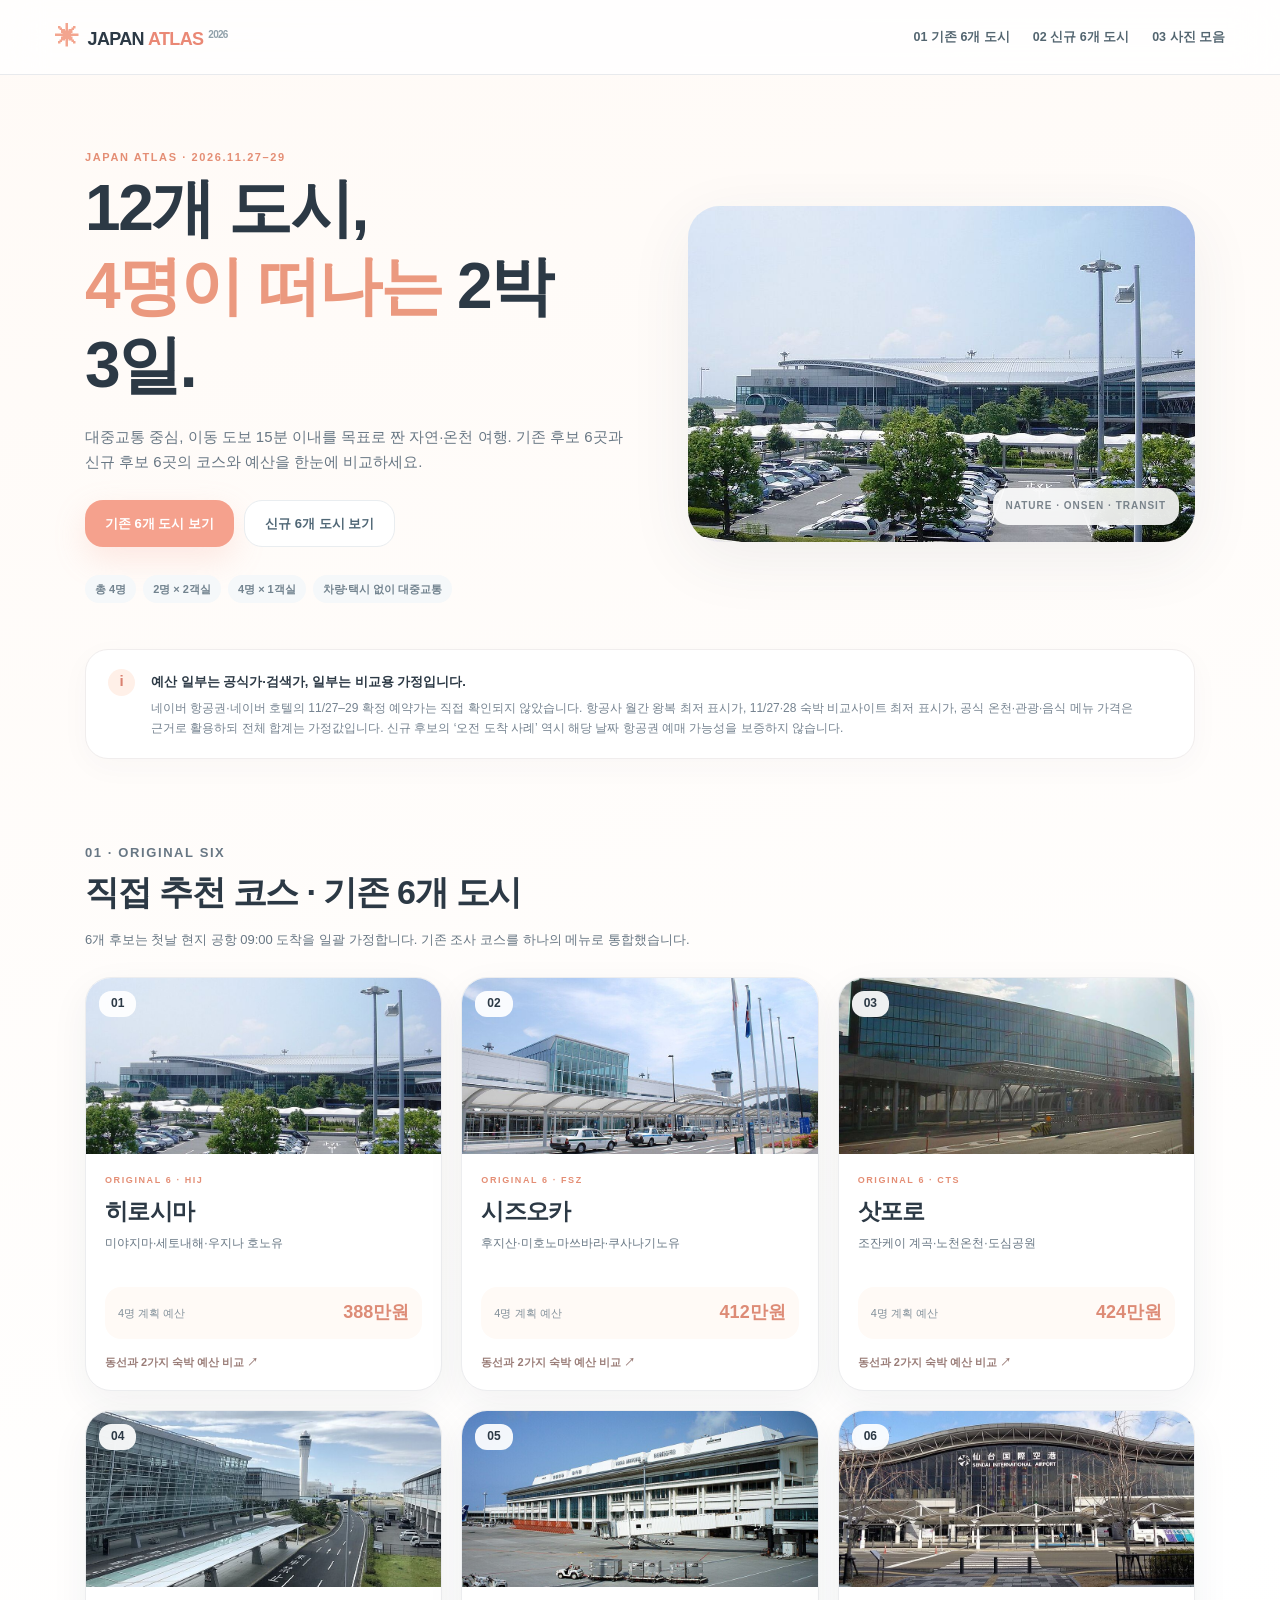
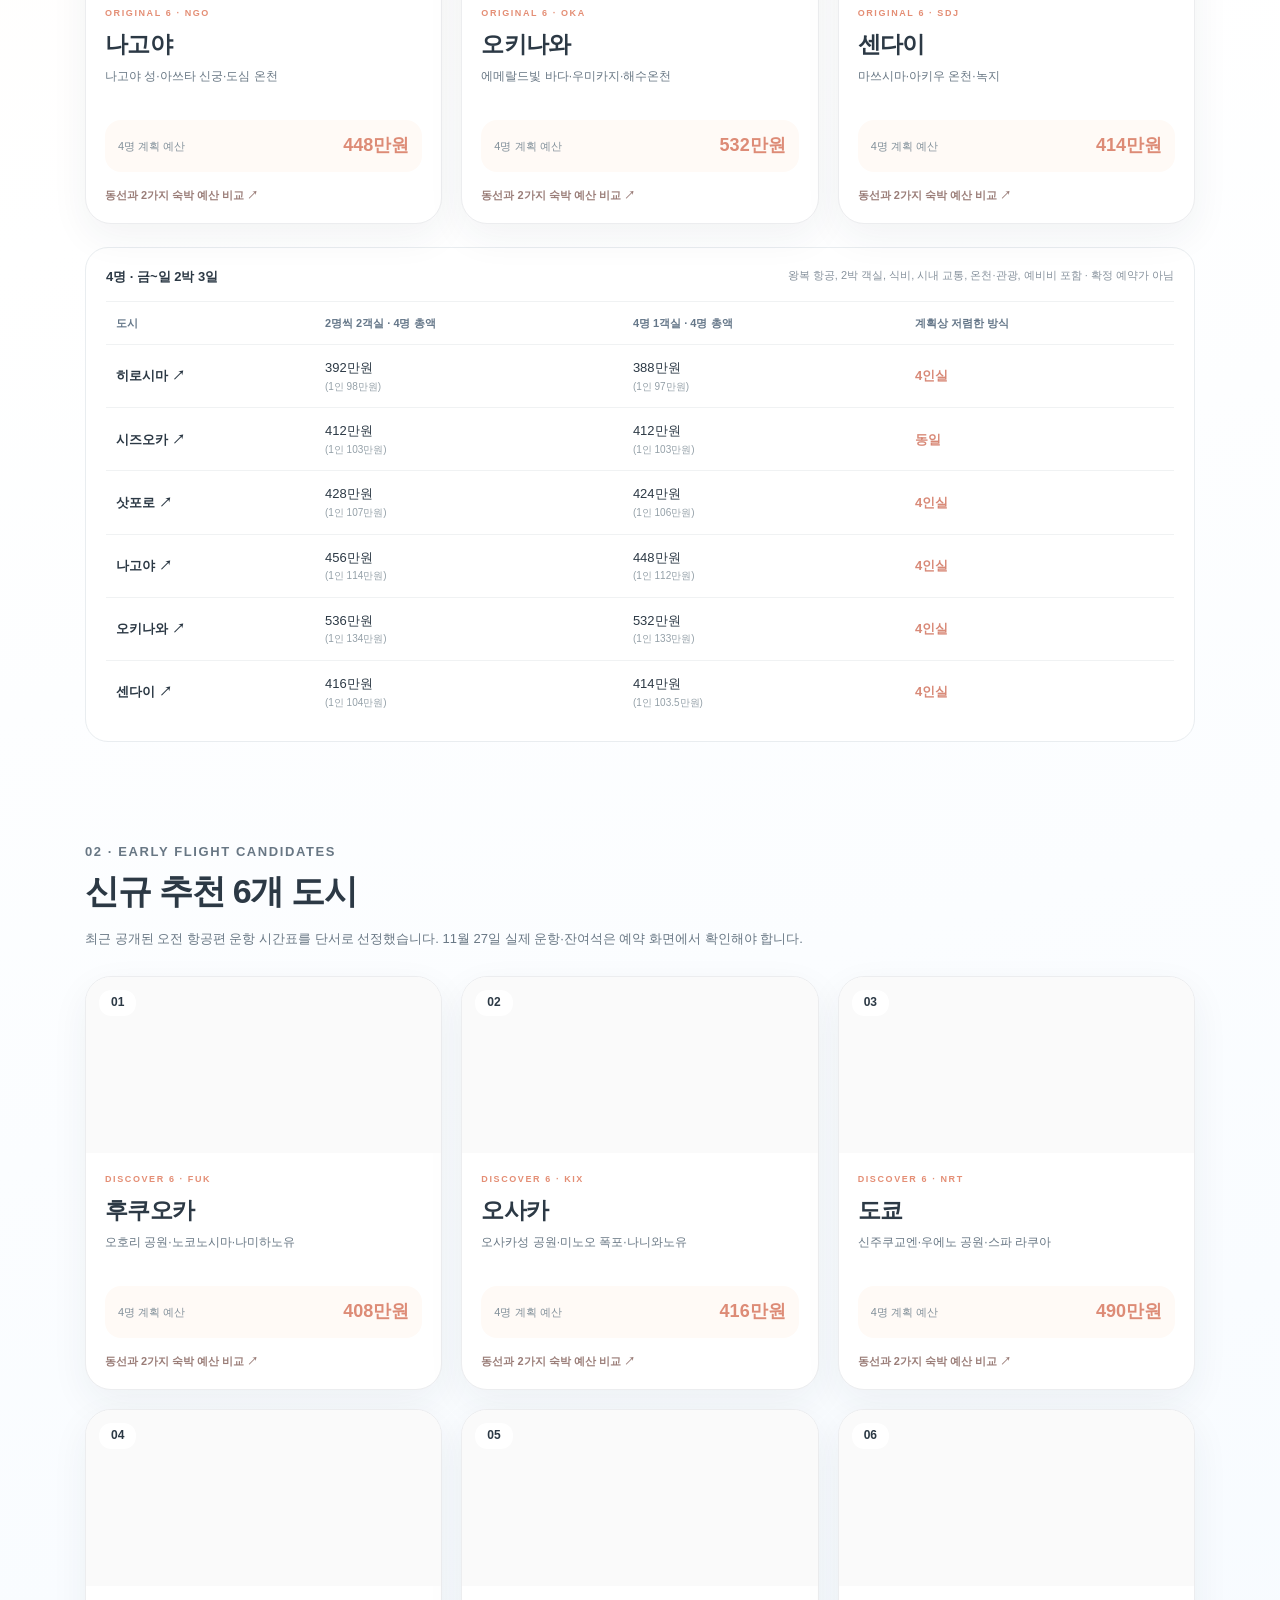
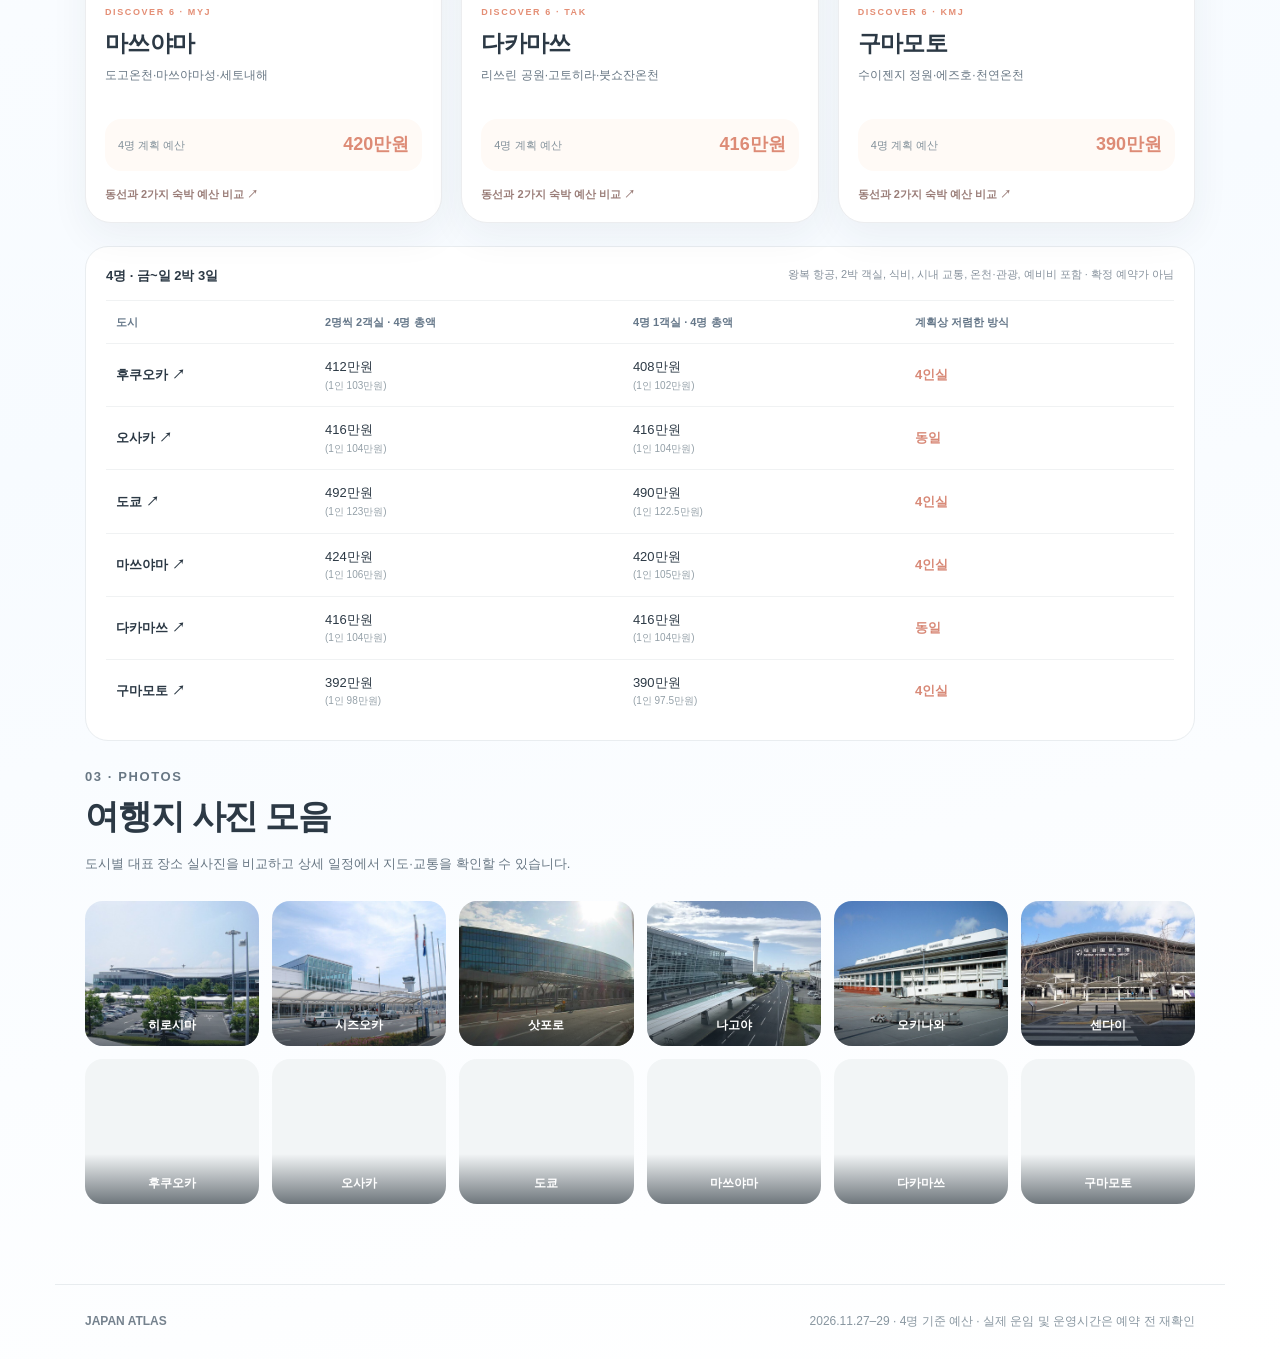
==== commit 2dba2073: "Fix locally stored itinerary photos and licensed credits" ====
--- a/index.html
+++ b/index.html
@@ -1 +1 @@
-<!doctype html><html lang="ko"><head><meta charset="utf-8"><meta name="viewport" content="width=device-width,initial-scale=1"><meta name="theme-color" content="#fffaf7"><meta name="robots" content="noindex,nofollow,noarchive"><title>JAPAN ATLAS · 12개 도시 4인 여행 플래너</title><link rel="stylesheet" href="./assets/site.css"><script defer src="./assets/app.js"></script></head><body><a class="skip" href="#app">내용 바로가기</a><header class="nav"><div class="nav-inner"><a class="logo" href="./"><span class="logo-mark">✳</span> JAPAN <strong>ATLAS</strong><small>2026</small></a><nav aria-label="주요 카테고리"><a href="./#original">01 기존 6개 도시</a><a href="./#new">02 신규 6개 도시</a><a href="?page=photos">03 사진 모음</a></nav></div></header><main id="app" aria-live="polite"><p class="loading">여행 데이터를 불러오는 중…</p></main><footer><div class="container foot"><strong>JAPAN ATLAS</strong><span>2026.11.27–29 · 4명 기준 예산 · 실제 운임 및 운영시간은 예약 전 재확인</span></div></footer><div class="modal" id="externalModal" hidden><div class="modal-mask" data-close="1"></div><div class="modal-card" role="dialog" aria-modal="true" aria-labelledby="modalTitle"><p class="eyebrow">EXTERNAL WEBSITE</p><h2 id="modalTitle">외부 페이지로 이동합니다</h2><p>아래 도메인을 확인하세요. 로그인 정보나 프로그램 설치를 요구하는 낯선 사이트에 주의하세요.</p><strong class="domain" id="externalDomain"></strong><div class="modal-actions"><button class="btn outline" data-close="1">취소</button><button class="btn primary" id="externalContinue">계속 열기 ↗</button></div></div></div></body></html>+<!doctype html><html lang="ko"><head><meta charset="utf-8"><meta name="viewport" content="width=device-width,initial-scale=1"><meta name="theme-color" content="#fffaf7"><meta name="robots" content="noindex,nofollow,noarchive"><title>JAPAN ATLAS · 12개 도시 4인 여행 플래너</title><link rel="stylesheet" href="./assets/site.css"><script defer src="./assets/app.js"></script><script defer src="./assets/photo-resolver.js?v=20261110d"></script></head><body><a class="skip" href="#app">내용 바로가기</a><header class="nav"><div class="nav-inner"><a class="logo" href="./"><span class="logo-mark">✳</span> JAPAN <strong>ATLAS</strong><small>2026</small></a><nav aria-label="주요 카테고리"><a href="./#original">01 기존 6개 도시</a><a href="./#new">02 신규 6개 도시</a><a href="?page=photos">03 사진 모음</a></nav></div></header><main id="app" aria-live="polite"><p class="loading">여행 데이터를 불러오는 중…</p></main><footer><div class="container foot"><strong>JAPAN ATLAS</strong><span>2026.11.27–29 · 4명 기준 예산 · 실제 운임 및 운영시간은 예약 전 재확인</span></div></footer><div class="modal" id="externalModal" hidden><div class="modal-mask" data-close="1"></div><div class="modal-card" role="dialog" aria-modal="true" aria-labelledby="modalTitle"><p class="eyebrow">EXTERNAL WEBSITE</p><h2 id="modalTitle">외부 페이지로 이동합니다</h2><p>아래 도메인을 확인하세요. 로그인 정보나 프로그램 설치를 요구하는 낯선 사이트에 주의하세요.</p><strong class="domain" id="externalDomain"></strong><div class="modal-actions"><button class="btn outline" data-close="1">취소</button><button class="btn primary" id="externalContinue">계속 열기 ↗</button></div></div></div></body></html>
--- a/assets/site.css
+++ b/assets/site.css
@@ -6,3 +6,7 @@
 @media(max-width:390px){.hero h1{font-size:34px}.gallery-preview{grid-template-columns:repeat(2,1fr)}.gallery-grid{grid-template-columns:1fr}.budget-spotlight strong{font-size:23px}.budget-breakdown{grid-template-columns:1fr}.photo-item>.photo-link{height:110px}}
 
 .photo-credit{display:block;font-size:10px;text-align:center;color:#8da0aa;padding:0 4px 8px}.photo-credit:hover{color:#d17c6a}
+
+/* 2026-11-10: research-backed cost evidence and uninterrupted three-day reading */
+.timeline-head{scroll-margin-top:96px;padding-top:26px;margin-top:32px;border-top:1px solid #e9edf0}.day-buttons{position:relative}.day-buttons a{display:inline-flex;padding:9px 16px;background:white;border:1px solid #e5eaf0;border-radius:14px;font-size:12px;font-weight:700;color:#677c8a}.budget-evidence{padding:18px 4px 5px}.budget-evidence h3{font-size:16px}.budget-evidence p{font-size:12px;color:#6b7c87;line-height:1.8;margin:12px 0 6px}.budget-evidence ul{margin:0 0 6px;padding-left:21px;font-size:11px;color:#7b8994}.budget-evidence li{margin:4px 0}.budget-evidence a{color:#377ca4;text-decoration:underline;text-underline-offset:3px}.budget-adjust{border:1px solid #e9edf0;border-radius:18px;padding:14px 17px;margin:14px 0}.budget-adjust summary{font-weight:750;cursor:pointer;color:#456775}.budget-adjust p{font-size:12px;color:#7b8994}.budget-inputs{display:grid;grid-template-columns:repeat(3,minmax(0,1fr));gap:12px}.budget-inputs label{display:flex;flex-direction:column;gap:5px;color:#637788;font-size:11px}.budget-inputs input{width:100%;background:#fff;border:1px solid #dae4e9;border-radius:12px;padding:9px;color:#263746;font:inherit}.budget-disclaimer{line-height:1.8}.timeline-head:first-child{border:0}
+@media(max-width:690px){.budget-inputs{grid-template-columns:repeat(2,minmax(0,1fr))}}@media(max-width:380px){.budget-inputs{grid-template-columns:1fr}}
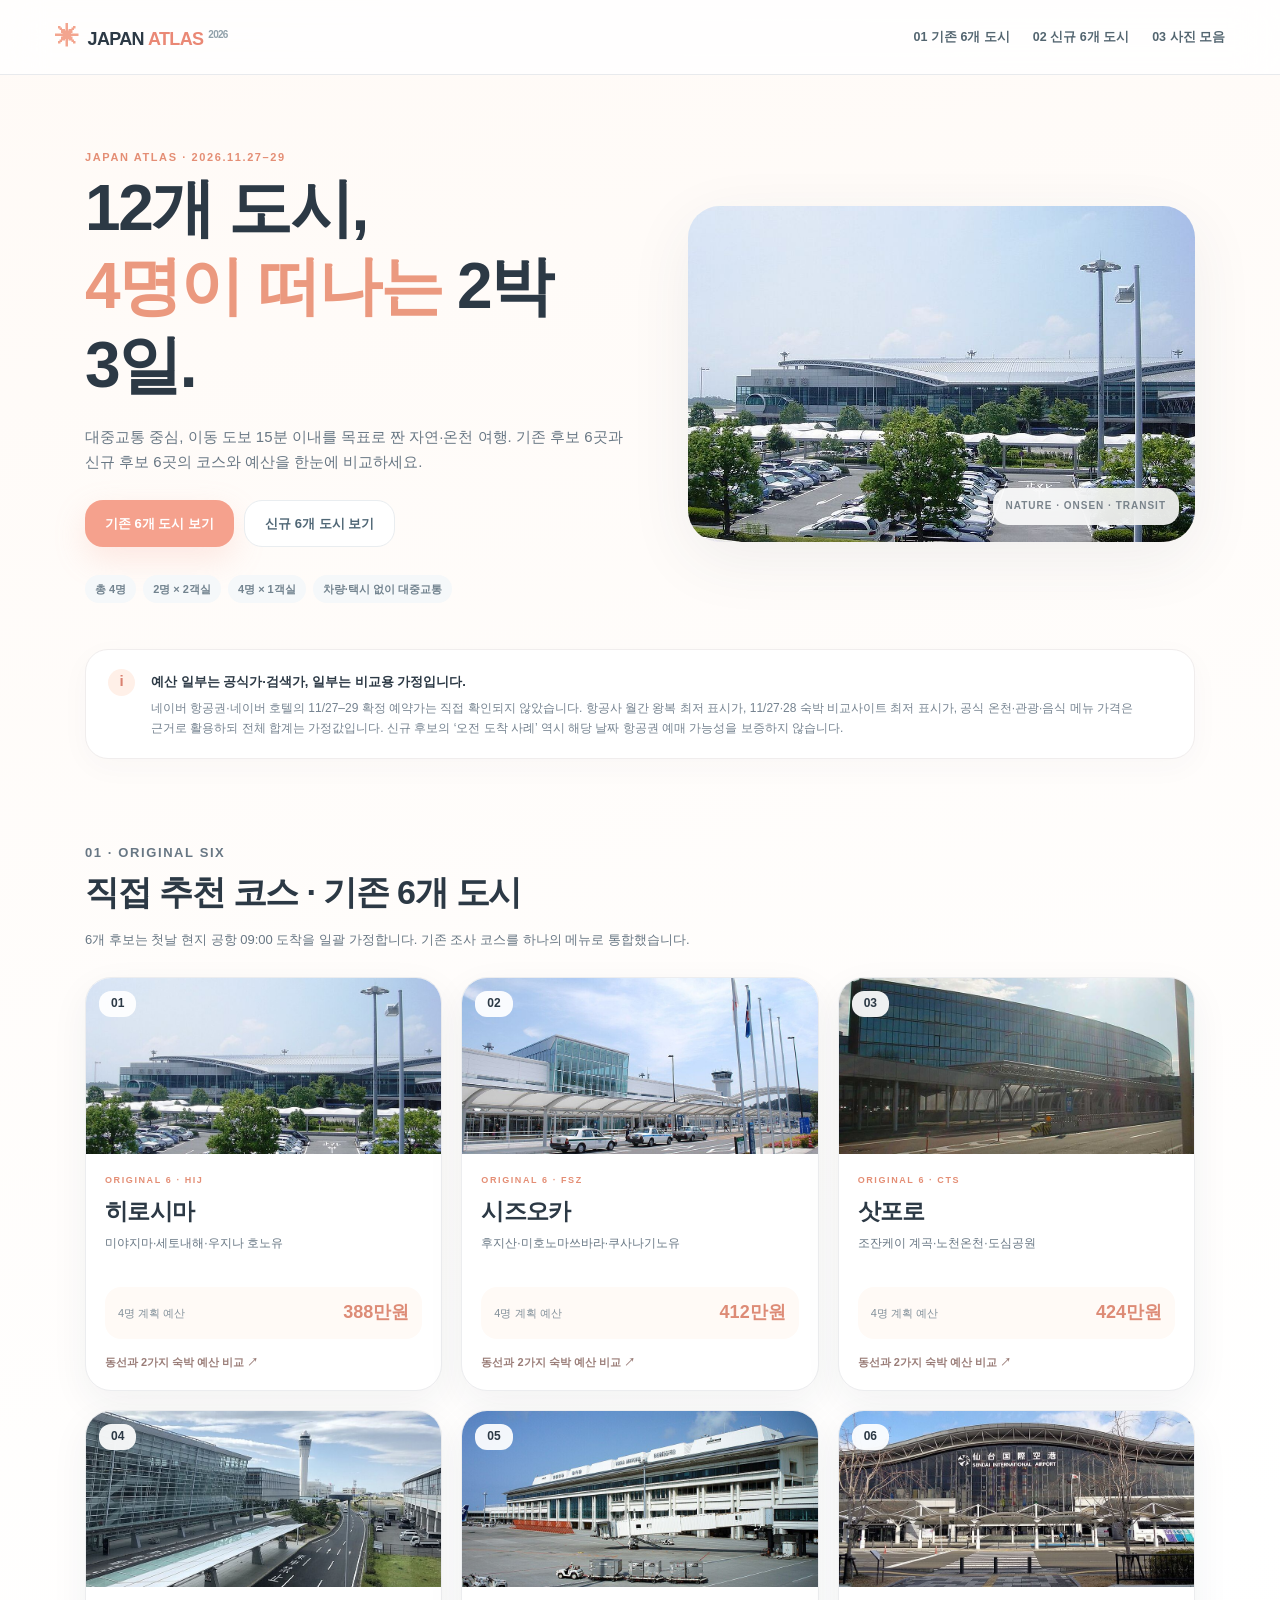
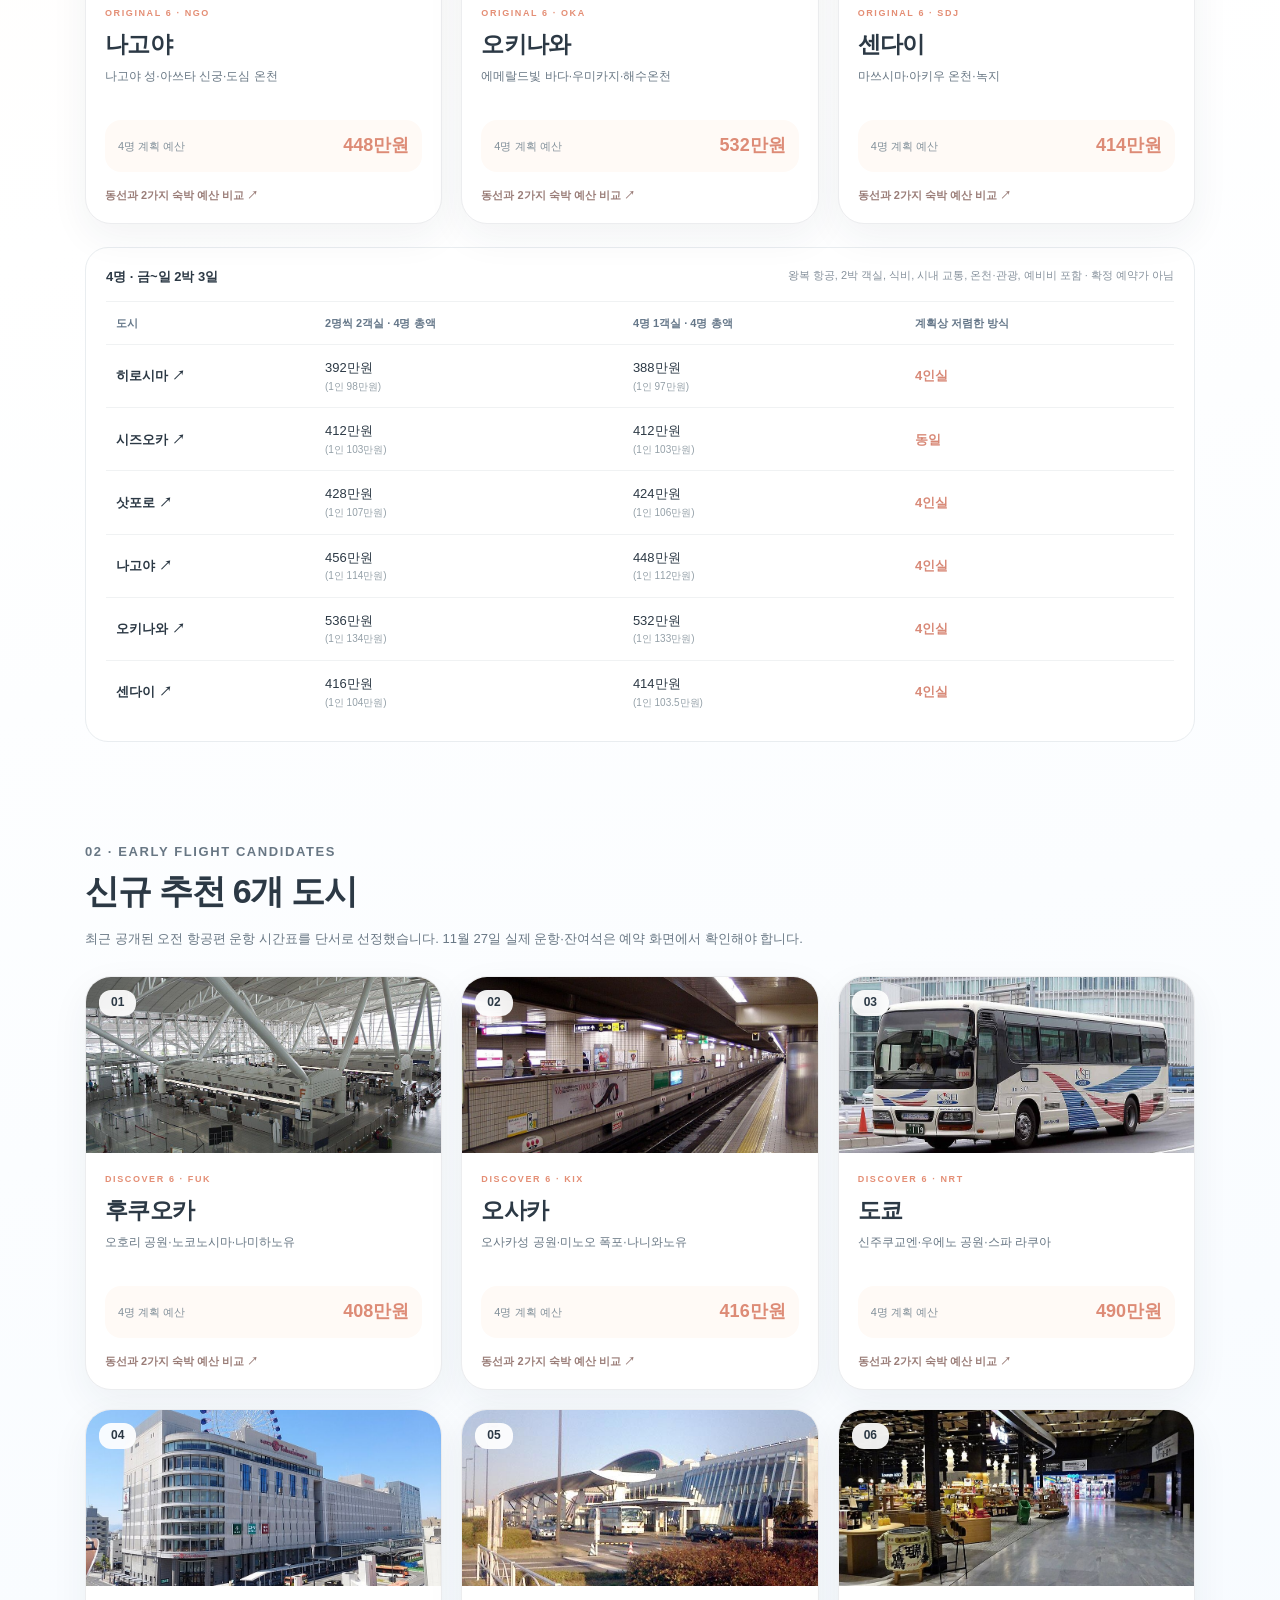
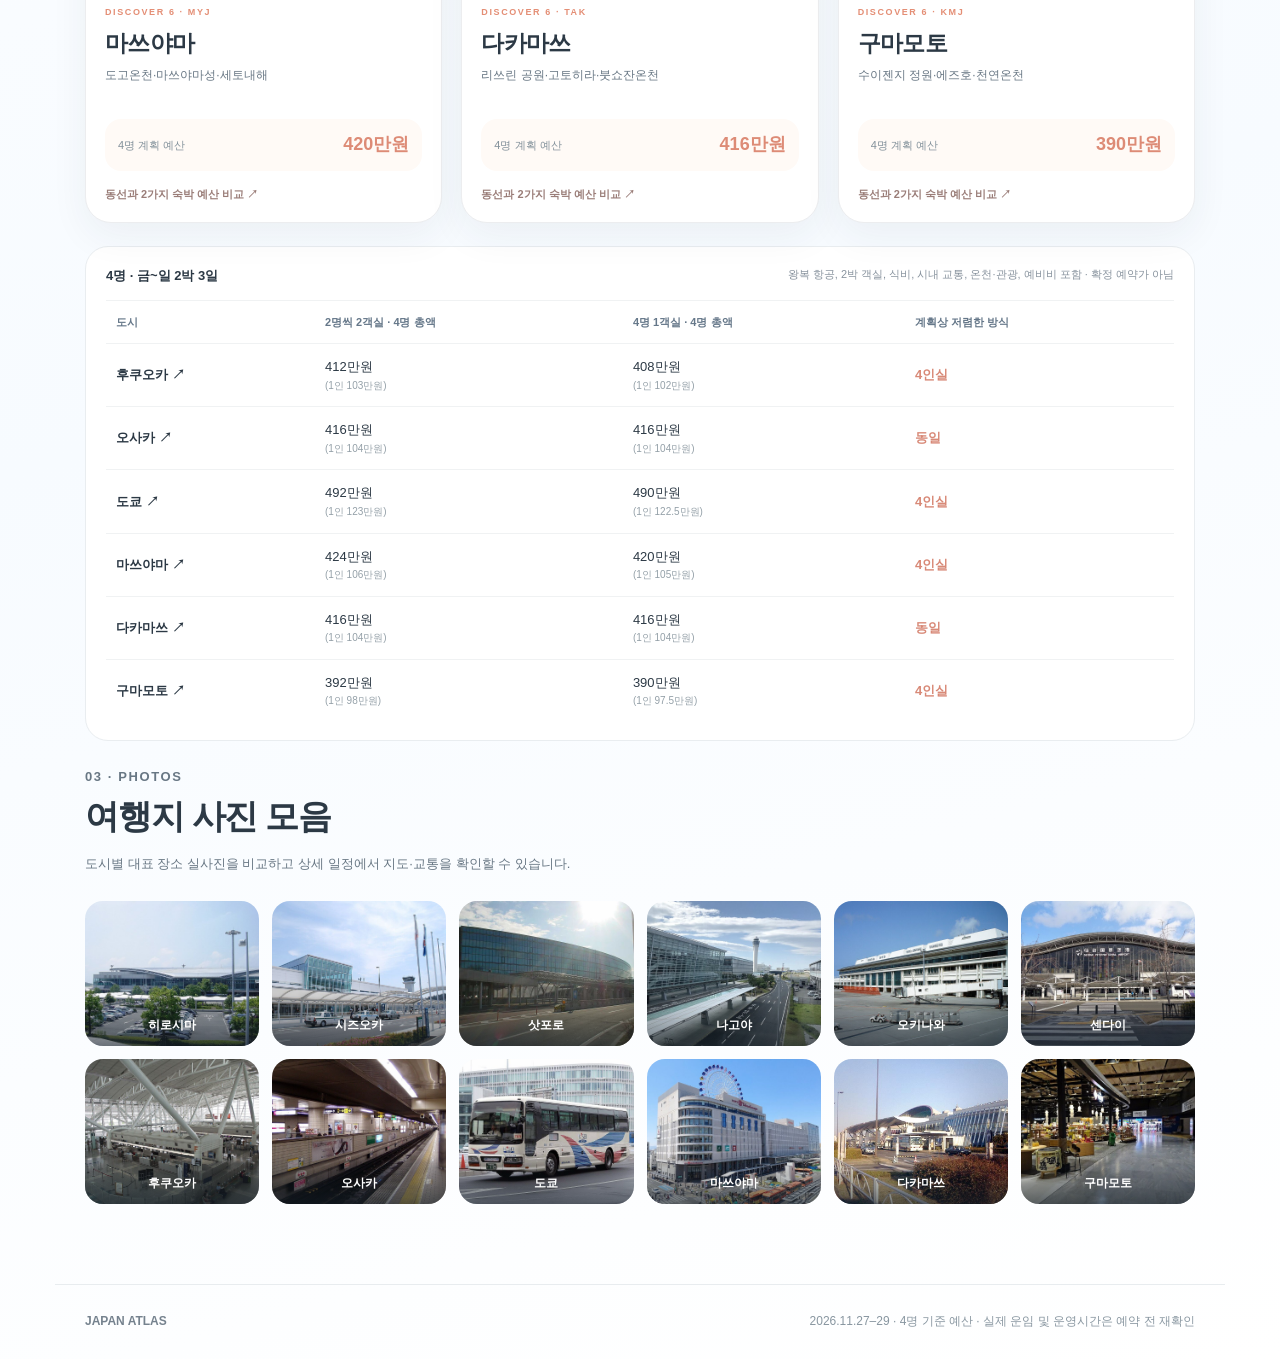
==== commit 1ad39b68: "UX: click itinerary image for centered lightbox, use separate small image search link" ====
--- a/index.html
+++ b/index.html
@@ -1 +1 @@
-<!doctype html><html lang="ko"><head><meta charset="utf-8"><meta name="viewport" content="width=device-width,initial-scale=1"><meta name="theme-color" content="#fffaf7"><meta name="robots" content="noindex,nofollow,noarchive"><title>JAPAN ATLAS · 12개 도시 4인 여행 플래너</title><link rel="stylesheet" href="./assets/site.css"><script defer src="./assets/app.js"></script><script defer src="./assets/photo-resolver.js?v=20261110d"></script></head><body><a class="skip" href="#app">내용 바로가기</a><header class="nav"><div class="nav-inner"><a class="logo" href="./"><span class="logo-mark">✳</span> JAPAN <strong>ATLAS</strong><small>2026</small></a><nav aria-label="주요 카테고리"><a href="./#original">01 기존 6개 도시</a><a href="./#new">02 신규 6개 도시</a><a href="?page=photos">03 사진 모음</a></nav></div></header><main id="app" aria-live="polite"><p class="loading">여행 데이터를 불러오는 중…</p></main><footer><div class="container foot"><strong>JAPAN ATLAS</strong><span>2026.11.27–29 · 4명 기준 예산 · 실제 운임 및 운영시간은 예약 전 재확인</span></div></footer><div class="modal" id="externalModal" hidden><div class="modal-mask" data-close="1"></div><div class="modal-card" role="dialog" aria-modal="true" aria-labelledby="modalTitle"><p class="eyebrow">EXTERNAL WEBSITE</p><h2 id="modalTitle">외부 페이지로 이동합니다</h2><p>아래 도메인을 확인하세요. 로그인 정보나 프로그램 설치를 요구하는 낯선 사이트에 주의하세요.</p><strong class="domain" id="externalDomain"></strong><div class="modal-actions"><button class="btn outline" data-close="1">취소</button><button class="btn primary" id="externalContinue">계속 열기 ↗</button></div></div></div></body></html>+<!doctype html><html lang="ko"><head><meta charset="utf-8"><meta name="viewport" content="width=device-width,initial-scale=1"><meta name="theme-color" content="#fffaf7"><meta name="robots" content="noindex,nofollow,noarchive"><title>JAPAN ATLAS · 12개 도시 4인 여행 플래너</title><link rel="stylesheet" href="./assets/site.css?v=20261111-lightbox"><script defer src="./assets/app.js?v=20261111-lightbox"></script></head><body><a class="skip" href="#app">내용 바로가기</a><header class="nav"><div class="nav-inner"><a class="logo" href="./"><span class="logo-mark">✳</span> JAPAN <strong>ATLAS</strong><small>2026</small></a><nav aria-label="주요 카테고리"><a href="./#original">01 기존 6개 도시</a><a href="./#new">02 신규 6개 도시</a><a href="?page=photos">03 사진 모음</a></nav></div></header><main id="app" aria-live="polite"><p class="loading">여행 데이터를 불러오는 중…</p></main><footer><div class="container foot"><strong>JAPAN ATLAS</strong><span>2026.11.27–29 · 4명 기준 예산 · 실제 운임 및 운영시간은 예약 전 재확인</span></div></footer><div class="photo-preview" id="photoPreview" hidden><div class="photo-preview-overlay" data-preview-close="1"></div><div class="photo-preview-dialog" role="dialog" aria-modal="true" aria-label="사진 크게 보기"><button class="photo-preview-close" type="button" id="photoPreviewClose" data-preview-close="1" aria-label="사진 닫기">×</button><img id="photoPreviewImage" alt=""><p id="photoPreviewCaption" class="photo-preview-caption"></p></div></div><div class="modal" id="externalModal" hidden><div class="modal-mask" data-close="1"></div><div class="modal-card" role="dialog" aria-modal="true" aria-labelledby="modalTitle"><p class="eyebrow">EXTERNAL WEBSITE</p><h2 id="modalTitle">외부 페이지로 이동합니다</h2><p>아래 도메인을 확인하세요. 로그인 정보나 프로그램 설치를 요구하는 낯선 사이트에 주의하세요.</p><strong class="domain" id="externalDomain"></strong><div class="modal-actions"><button class="btn outline" data-close="1">취소</button><button class="btn primary" id="externalContinue">계속 열기 ↗</button></div></div></div></body></html>
--- a/assets/site.css
+++ b/assets/site.css
@@ -10,3 +10,26 @@
 /* 2026-11-10: research-backed cost evidence and uninterrupted three-day reading */
 .timeline-head{scroll-margin-top:96px;padding-top:26px;margin-top:32px;border-top:1px solid #e9edf0}.day-buttons{position:relative}.day-buttons a{display:inline-flex;padding:9px 16px;background:white;border:1px solid #e5eaf0;border-radius:14px;font-size:12px;font-weight:700;color:#677c8a}.budget-evidence{padding:18px 4px 5px}.budget-evidence h3{font-size:16px}.budget-evidence p{font-size:12px;color:#6b7c87;line-height:1.8;margin:12px 0 6px}.budget-evidence ul{margin:0 0 6px;padding-left:21px;font-size:11px;color:#7b8994}.budget-evidence li{margin:4px 0}.budget-evidence a{color:#377ca4;text-decoration:underline;text-underline-offset:3px}.budget-adjust{border:1px solid #e9edf0;border-radius:18px;padding:14px 17px;margin:14px 0}.budget-adjust summary{font-weight:750;cursor:pointer;color:#456775}.budget-adjust p{font-size:12px;color:#7b8994}.budget-inputs{display:grid;grid-template-columns:repeat(3,minmax(0,1fr));gap:12px}.budget-inputs label{display:flex;flex-direction:column;gap:5px;color:#637788;font-size:11px}.budget-inputs input{width:100%;background:#fff;border:1px solid #dae4e9;border-radius:12px;padding:9px;color:#263746;font:inherit}.budget-disclaimer{line-height:1.8}.timeline-head:first-child{border:0}
 @media(max-width:690px){.budget-inputs{grid-template-columns:repeat(2,minmax(0,1fr))}}@media(max-width:380px){.budget-inputs{grid-template-columns:1fr}}
+
+/* Dedicated accessible photo lightbox. Photo click does not navigate away. */
+.photo-link{position:relative}
+.photo-open{appearance:none;border:0;background:transparent;color:inherit;width:100%;height:100%;min-height:inherit;min-width:0;display:flex;align-items:center;justify-content:center;position:relative;padding:0;cursor:zoom-in;border-radius:inherit}
+.photo-open[disabled]{cursor:default}
+.photo-open img{max-width:100%;max-height:100%;object-fit:contain}
+.photo-open:focus-visible,.photo-search-btn:focus-visible,.photo-preview-close:focus-visible{outline:3px solid #79b6eb;outline-offset:3px}
+.photo-search-btn{position:absolute;z-index:2;right:10px;bottom:10px;display:inline-flex;align-items:center;justify-content:center;border:1px solid rgba(224,231,235,.9);border-radius:999px;background:rgba(255,255,255,.96);padding:5px 10px;font-size:10px;font-weight:750;color:#365d72;box-shadow:0 3px 16px #24384725;line-height:1.25}
+.photo-search-btn:hover{background:#fff0e8;color:#bf6450}
+.zoom-hint{position:absolute;left:10px;bottom:10px;pointer-events:none;padding:4px 9px;border-radius:10px;background:rgba(30,45,55,.64);color:#fff;font-size:10px;font-weight:700;opacity:0;transition:opacity .16s}
+.photo-open:hover .zoom-hint,.photo-open:focus-visible .zoom-hint{opacity:1}
+.photo-item>.photo-link .photo-open,.gallery-unit .photo-link .photo-open{height:100%}
+.schedule-image .photo-open{height:100%;min-height:180px}
+.schedule-image img{max-height:202px}
+.photo-preview[hidden]{display:none!important}
+.photo-preview{position:fixed;inset:0;z-index:110;display:grid;place-items:center;padding:18px}
+.photo-preview-overlay{position:absolute;inset:0;background:rgba(15,26,38,.84);backdrop-filter:blur(9px)}
+.photo-preview-dialog{position:relative;display:flex;flex-direction:column;align-items:center;justify-content:center;gap:11px;width:min(1100px,calc(100vw - 40px));max-height:calc(100dvh - 36px);border-radius:22px;padding:18px;background:#fbfbfc;box-shadow:0 20px 80px rgba(0,0,0,.36)}
+.photo-preview-dialog img{display:block;width:auto;height:auto;max-width:100%;max-height:calc(100dvh - 133px);object-fit:contain;border-radius:12px}
+.photo-preview-caption{font-size:13px;color:#61717b;text-align:center;margin:0;padding:0 45px 0 10px}
+.photo-preview-close{position:absolute;z-index:3;top:10px;right:11px;width:34px;height:34px;display:grid;place-items:center;line-height:1;border:1px solid #dce2e7;border-radius:50%;background:white;color:#4b5966;font-size:21px}
+body.photo-preview-active{overflow:hidden}
+@media(max-width:690px){.photo-preview{padding:10px}.photo-preview-dialog{width:calc(100vw - 20px);max-height:calc(100dvh - 20px);padding:15px 10px}.photo-preview-dialog img{max-height:calc(100dvh - 107px)}.photo-preview-caption{font-size:11px}.photo-search-btn{right:7px;bottom:7px;font-size:9px}.schedule-image .photo-open{min-height:160px}}
